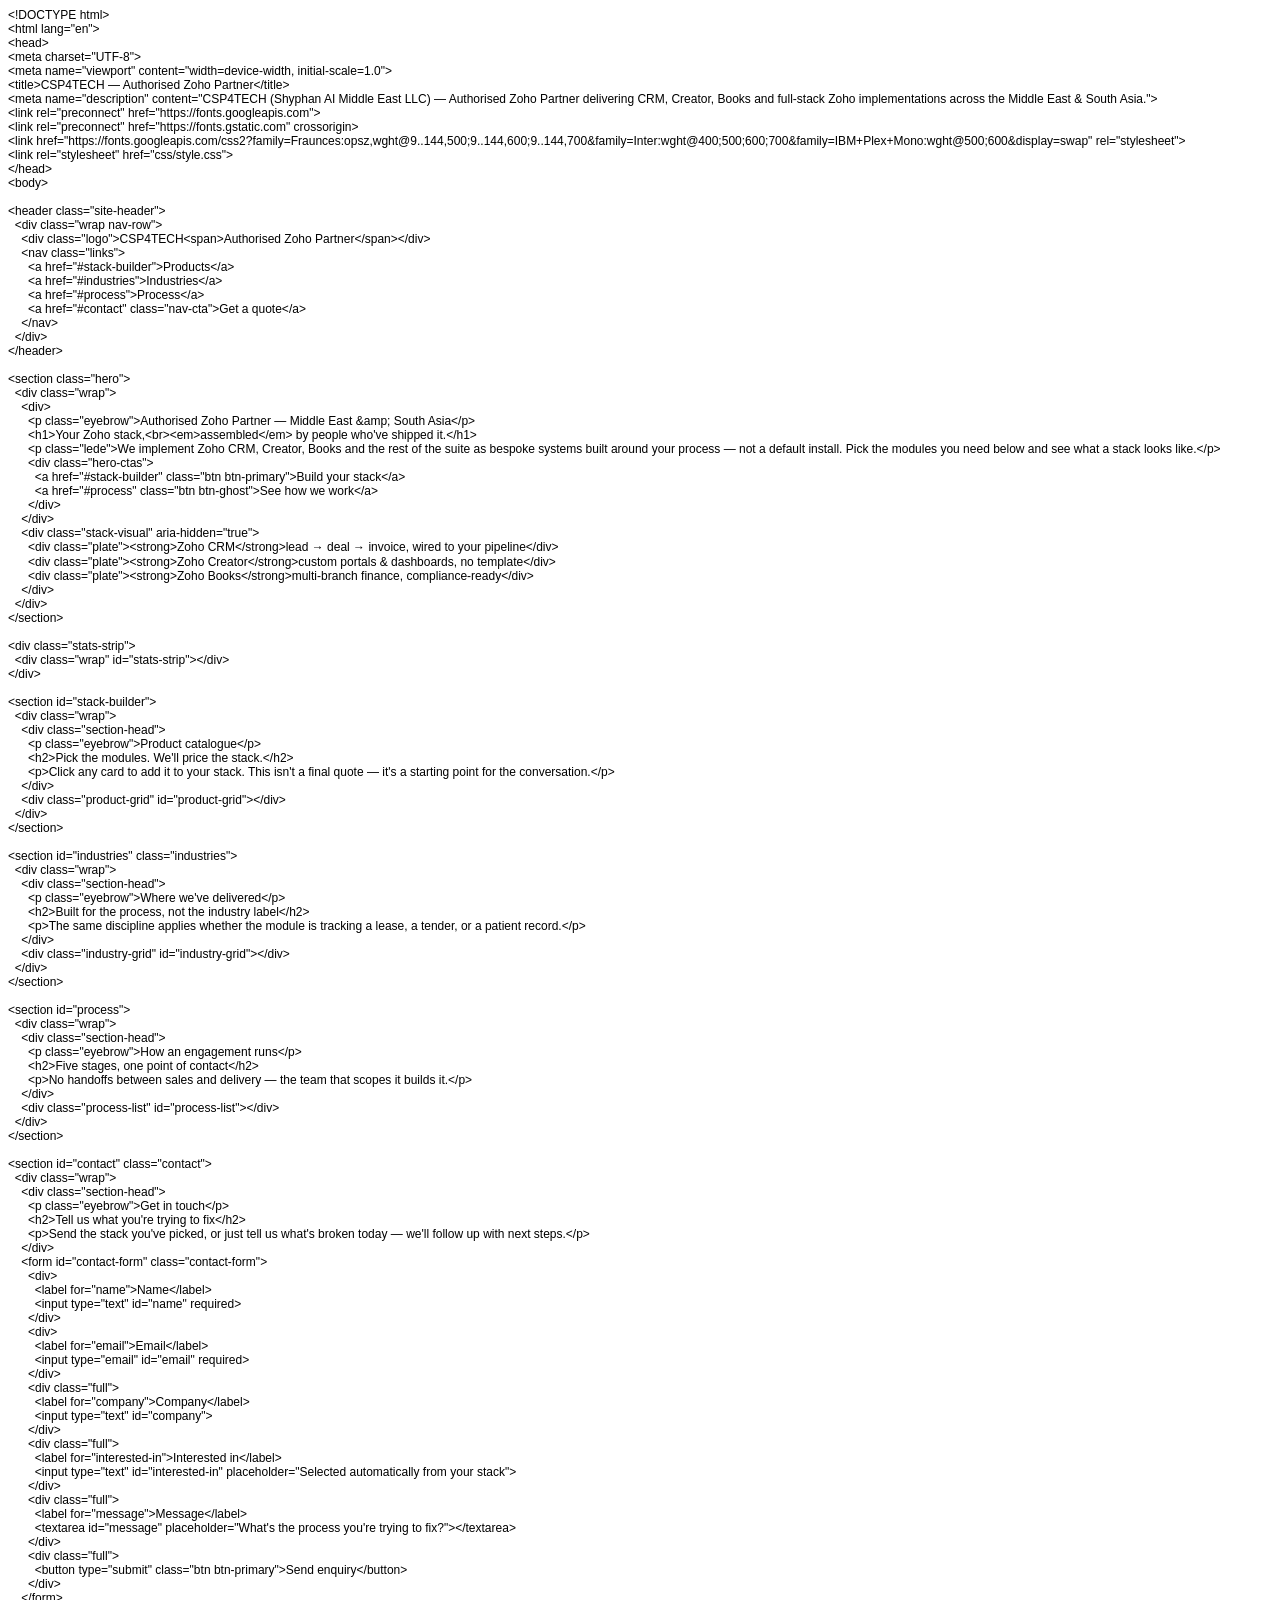
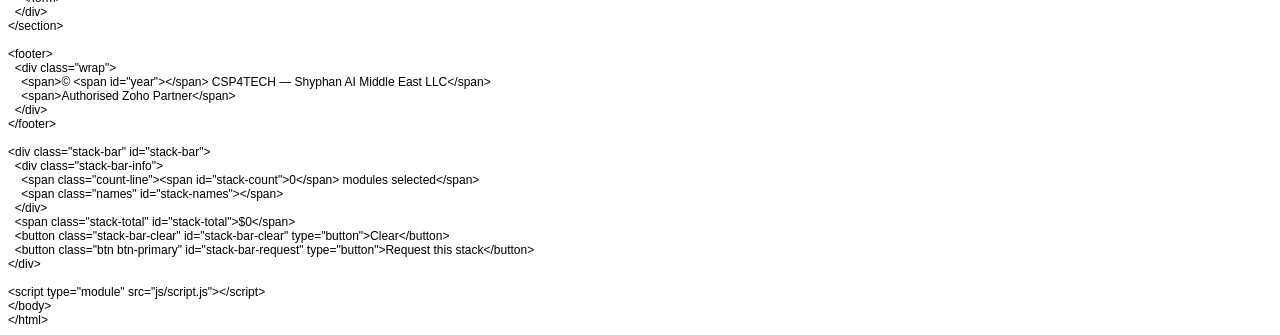
==== index.html @ 4e21a6ba "add content" ====
<!DOCTYPE html PUBLIC "-//W3C//DTD HTML 4.01//EN" "http://www.w3.org/TR/html4/strict.dtd">
<html>
<head>
  <meta http-equiv="Content-Type" content="text/html; charset=utf-8">
  <meta http-equiv="Content-Style-Type" content="text/css">
  <title></title>
  <meta name="Generator" content="Cocoa HTML Writer">
  <meta name="CocoaVersion" content="1561.61">
  <style type="text/css">
    p.p1 {margin: 0.0px 0.0px 0.0px 0.0px; font: 12.0px Helvetica}
    p.p2 {margin: 0.0px 0.0px 0.0px 0.0px; font: 12.0px Helvetica; min-height: 14.0px}
    span.s1 {font: 12.0px 'Lucida Grande'}
  </style>
</head>
<body>
<p class="p1">&lt;!DOCTYPE html&gt;</p>
<p class="p1">&lt;html lang="en"&gt;</p>
<p class="p1">&lt;head&gt;</p>
<p class="p1">&lt;meta charset="UTF-8"&gt;</p>
<p class="p1">&lt;meta name="viewport" content="width=device-width, initial-scale=1.0"&gt;</p>
<p class="p1">&lt;title&gt;CSP4TECH — Authorised Zoho Partner&lt;/title&gt;</p>
<p class="p1">&lt;meta name="description" content="CSP4TECH (Shyphan AI Middle East LLC) — Authorised Zoho Partner delivering CRM, Creator, Books and full-stack Zoho implementations across the Middle East &amp; South Asia."&gt;</p>
<p class="p1">&lt;link rel="preconnect" href="https://fonts.googleapis.com"&gt;</p>
<p class="p1">&lt;link rel="preconnect" href="https://fonts.gstatic.com" crossorigin&gt;</p>
<p class="p1">&lt;link href="https://fonts.googleapis.com/css2?family=Fraunces:opsz,wght@9..144,500;9..144,600;9..144,700&amp;family=Inter:wght@400;500;600;700&amp;family=IBM+Plex+Mono:wght@500;600&amp;display=swap" rel="stylesheet"&gt;</p>
<p class="p1">&lt;link rel="stylesheet" href="css/style.css"&gt;</p>
<p class="p1">&lt;/head&gt;</p>
<p class="p1">&lt;body&gt;</p>
<p class="p2"><br></p>
<p class="p1">&lt;header class="site-header"&gt;</p>
<p class="p1"><span class="Apple-converted-space">  </span>&lt;div class="wrap nav-row"&gt;</p>
<p class="p1"><span class="Apple-converted-space">    </span>&lt;div class="logo"&gt;CSP4TECH&lt;span&gt;Authorised Zoho Partner&lt;/span&gt;&lt;/div&gt;</p>
<p class="p1"><span class="Apple-converted-space">    </span>&lt;nav class="links"&gt;</p>
<p class="p1"><span class="Apple-converted-space">      </span>&lt;a href="#stack-builder"&gt;Products&lt;/a&gt;</p>
<p class="p1"><span class="Apple-converted-space">      </span>&lt;a href="#industries"&gt;Industries&lt;/a&gt;</p>
<p class="p1"><span class="Apple-converted-space">      </span>&lt;a href="#process"&gt;Process&lt;/a&gt;</p>
<p class="p1"><span class="Apple-converted-space">      </span>&lt;a href="#contact" class="nav-cta"&gt;Get a quote&lt;/a&gt;</p>
<p class="p1"><span class="Apple-converted-space">    </span>&lt;/nav&gt;</p>
<p class="p1"><span class="Apple-converted-space">  </span>&lt;/div&gt;</p>
<p class="p1">&lt;/header&gt;</p>
<p class="p2"><br></p>
<p class="p1">&lt;section class="hero"&gt;</p>
<p class="p1"><span class="Apple-converted-space">  </span>&lt;div class="wrap"&gt;</p>
<p class="p1"><span class="Apple-converted-space">    </span>&lt;div&gt;</p>
<p class="p1"><span class="Apple-converted-space">      </span>&lt;p class="eyebrow"&gt;Authorised Zoho Partner — Middle East &amp;amp; South Asia&lt;/p&gt;</p>
<p class="p1"><span class="Apple-converted-space">      </span>&lt;h1&gt;Your Zoho stack,&lt;br&gt;&lt;em&gt;assembled&lt;/em&gt; by people who've shipped it.&lt;/h1&gt;</p>
<p class="p1"><span class="Apple-converted-space">      </span>&lt;p class="lede"&gt;We implement Zoho CRM, Creator, Books and the rest of the suite as bespoke systems built around your process — not a default install. Pick the modules you need below and see what a stack looks like.&lt;/p&gt;</p>
<p class="p1"><span class="Apple-converted-space">      </span>&lt;div class="hero-ctas"&gt;</p>
<p class="p1"><span class="Apple-converted-space">        </span>&lt;a href="#stack-builder" class="btn btn-primary"&gt;Build your stack&lt;/a&gt;</p>
<p class="p1"><span class="Apple-converted-space">        </span>&lt;a href="#process" class="btn btn-ghost"&gt;See how we work&lt;/a&gt;</p>
<p class="p1"><span class="Apple-converted-space">      </span>&lt;/div&gt;</p>
<p class="p1"><span class="Apple-converted-space">    </span>&lt;/div&gt;</p>
<p class="p1"><span class="Apple-converted-space">    </span>&lt;div class="stack-visual" aria-hidden="true"&gt;</p>
<p class="p1"><span class="Apple-converted-space">      </span>&lt;div class="plate"&gt;&lt;strong&gt;Zoho CRM&lt;/strong&gt;lead <span class="s1">→</span> deal <span class="s1">→</span> invoice, wired to your pipeline&lt;/div&gt;</p>
<p class="p1"><span class="Apple-converted-space">      </span>&lt;div class="plate"&gt;&lt;strong&gt;Zoho Creator&lt;/strong&gt;custom portals &amp; dashboards, no template&lt;/div&gt;</p>
<p class="p1"><span class="Apple-converted-space">      </span>&lt;div class="plate"&gt;&lt;strong&gt;Zoho Books&lt;/strong&gt;multi-branch finance, compliance-ready&lt;/div&gt;</p>
<p class="p1"><span class="Apple-converted-space">    </span>&lt;/div&gt;</p>
<p class="p1"><span class="Apple-converted-space">  </span>&lt;/div&gt;</p>
<p class="p1">&lt;/section&gt;</p>
<p class="p2"><br></p>
<p class="p1">&lt;div class="stats-strip"&gt;</p>
<p class="p1"><span class="Apple-converted-space">  </span>&lt;div class="wrap" id="stats-strip"&gt;&lt;/div&gt;</p>
<p class="p1">&lt;/div&gt;</p>
<p class="p2"><br></p>
<p class="p1">&lt;section id="stack-builder"&gt;</p>
<p class="p1"><span class="Apple-converted-space">  </span>&lt;div class="wrap"&gt;</p>
<p class="p1"><span class="Apple-converted-space">    </span>&lt;div class="section-head"&gt;</p>
<p class="p1"><span class="Apple-converted-space">      </span>&lt;p class="eyebrow"&gt;Product catalogue&lt;/p&gt;</p>
<p class="p1"><span class="Apple-converted-space">      </span>&lt;h2&gt;Pick the modules. We'll price the stack.&lt;/h2&gt;</p>
<p class="p1"><span class="Apple-converted-space">      </span>&lt;p&gt;Click any card to add it to your stack. This isn't a final quote — it's a starting point for the conversation.&lt;/p&gt;</p>
<p class="p1"><span class="Apple-converted-space">    </span>&lt;/div&gt;</p>
<p class="p1"><span class="Apple-converted-space">    </span>&lt;div class="product-grid" id="product-grid"&gt;&lt;/div&gt;</p>
<p class="p1"><span class="Apple-converted-space">  </span>&lt;/div&gt;</p>
<p class="p1">&lt;/section&gt;</p>
<p class="p2"><br></p>
<p class="p1">&lt;section id="industries" class="industries"&gt;</p>
<p class="p1"><span class="Apple-converted-space">  </span>&lt;div class="wrap"&gt;</p>
<p class="p1"><span class="Apple-converted-space">    </span>&lt;div class="section-head"&gt;</p>
<p class="p1"><span class="Apple-converted-space">      </span>&lt;p class="eyebrow"&gt;Where we've delivered&lt;/p&gt;</p>
<p class="p1"><span class="Apple-converted-space">      </span>&lt;h2&gt;Built for the process, not the industry label&lt;/h2&gt;</p>
<p class="p1"><span class="Apple-converted-space">      </span>&lt;p&gt;The same discipline applies whether the module is tracking a lease, a tender, or a patient record.&lt;/p&gt;</p>
<p class="p1"><span class="Apple-converted-space">    </span>&lt;/div&gt;</p>
<p class="p1"><span class="Apple-converted-space">    </span>&lt;div class="industry-grid" id="industry-grid"&gt;&lt;/div&gt;</p>
<p class="p1"><span class="Apple-converted-space">  </span>&lt;/div&gt;</p>
<p class="p1">&lt;/section&gt;</p>
<p class="p2"><br></p>
<p class="p1">&lt;section id="process"&gt;</p>
<p class="p1"><span class="Apple-converted-space">  </span>&lt;div class="wrap"&gt;</p>
<p class="p1"><span class="Apple-converted-space">    </span>&lt;div class="section-head"&gt;</p>
<p class="p1"><span class="Apple-converted-space">      </span>&lt;p class="eyebrow"&gt;How an engagement runs&lt;/p&gt;</p>
<p class="p1"><span class="Apple-converted-space">      </span>&lt;h2&gt;Five stages, one point of contact&lt;/h2&gt;</p>
<p class="p1"><span class="Apple-converted-space">      </span>&lt;p&gt;No handoffs between sales and delivery — the team that scopes it builds it.&lt;/p&gt;</p>
<p class="p1"><span class="Apple-converted-space">    </span>&lt;/div&gt;</p>
<p class="p1"><span class="Apple-converted-space">    </span>&lt;div class="process-list" id="process-list"&gt;&lt;/div&gt;</p>
<p class="p1"><span class="Apple-converted-space">  </span>&lt;/div&gt;</p>
<p class="p1">&lt;/section&gt;</p>
<p class="p2"><br></p>
<p class="p1">&lt;section id="contact" class="contact"&gt;</p>
<p class="p1"><span class="Apple-converted-space">  </span>&lt;div class="wrap"&gt;</p>
<p class="p1"><span class="Apple-converted-space">    </span>&lt;div class="section-head"&gt;</p>
<p class="p1"><span class="Apple-converted-space">      </span>&lt;p class="eyebrow"&gt;Get in touch&lt;/p&gt;</p>
<p class="p1"><span class="Apple-converted-space">      </span>&lt;h2&gt;Tell us what you're trying to fix&lt;/h2&gt;</p>
<p class="p1"><span class="Apple-converted-space">      </span>&lt;p&gt;Send the stack you've picked, or just tell us what's broken today — we'll follow up with next steps.&lt;/p&gt;</p>
<p class="p1"><span class="Apple-converted-space">    </span>&lt;/div&gt;</p>
<p class="p1"><span class="Apple-converted-space">    </span>&lt;form id="contact-form" class="contact-form"&gt;</p>
<p class="p1"><span class="Apple-converted-space">      </span>&lt;div&gt;</p>
<p class="p1"><span class="Apple-converted-space">        </span>&lt;label for="name"&gt;Name&lt;/label&gt;</p>
<p class="p1"><span class="Apple-converted-space">        </span>&lt;input type="text" id="name" required&gt;</p>
<p class="p1"><span class="Apple-converted-space">      </span>&lt;/div&gt;</p>
<p class="p1"><span class="Apple-converted-space">      </span>&lt;div&gt;</p>
<p class="p1"><span class="Apple-converted-space">        </span>&lt;label for="email"&gt;Email&lt;/label&gt;</p>
<p class="p1"><span class="Apple-converted-space">        </span>&lt;input type="email" id="email" required&gt;</p>
<p class="p1"><span class="Apple-converted-space">      </span>&lt;/div&gt;</p>
<p class="p1"><span class="Apple-converted-space">      </span>&lt;div class="full"&gt;</p>
<p class="p1"><span class="Apple-converted-space">        </span>&lt;label for="company"&gt;Company&lt;/label&gt;</p>
<p class="p1"><span class="Apple-converted-space">        </span>&lt;input type="text" id="company"&gt;</p>
<p class="p1"><span class="Apple-converted-space">      </span>&lt;/div&gt;</p>
<p class="p1"><span class="Apple-converted-space">      </span>&lt;div class="full"&gt;</p>
<p class="p1"><span class="Apple-converted-space">        </span>&lt;label for="interested-in"&gt;Interested in&lt;/label&gt;</p>
<p class="p1"><span class="Apple-converted-space">        </span>&lt;input type="text" id="interested-in" placeholder="Selected automatically from your stack"&gt;</p>
<p class="p1"><span class="Apple-converted-space">      </span>&lt;/div&gt;</p>
<p class="p1"><span class="Apple-converted-space">      </span>&lt;div class="full"&gt;</p>
<p class="p1"><span class="Apple-converted-space">        </span>&lt;label for="message"&gt;Message&lt;/label&gt;</p>
<p class="p1"><span class="Apple-converted-space">        </span>&lt;textarea id="message" placeholder="What's the process you're trying to fix?"&gt;&lt;/textarea&gt;</p>
<p class="p1"><span class="Apple-converted-space">      </span>&lt;/div&gt;</p>
<p class="p1"><span class="Apple-converted-space">      </span>&lt;div class="full"&gt;</p>
<p class="p1"><span class="Apple-converted-space">        </span>&lt;button type="submit" class="btn btn-primary"&gt;Send enquiry&lt;/button&gt;</p>
<p class="p1"><span class="Apple-converted-space">      </span>&lt;/div&gt;</p>
<p class="p1"><span class="Apple-converted-space">    </span>&lt;/form&gt;</p>
<p class="p1"><span class="Apple-converted-space">  </span>&lt;/div&gt;</p>
<p class="p1">&lt;/section&gt;</p>
<p class="p2"><br></p>
<p class="p1">&lt;footer&gt;</p>
<p class="p1"><span class="Apple-converted-space">  </span>&lt;div class="wrap"&gt;</p>
<p class="p1"><span class="Apple-converted-space">    </span>&lt;span&gt;© &lt;span id="year"&gt;&lt;/span&gt; CSP4TECH — Shyphan AI Middle East LLC&lt;/span&gt;</p>
<p class="p1"><span class="Apple-converted-space">    </span>&lt;span&gt;Authorised Zoho Partner&lt;/span&gt;</p>
<p class="p1"><span class="Apple-converted-space">  </span>&lt;/div&gt;</p>
<p class="p1">&lt;/footer&gt;</p>
<p class="p2"><br></p>
<p class="p1">&lt;div class="stack-bar" id="stack-bar"&gt;</p>
<p class="p1"><span class="Apple-converted-space">  </span>&lt;div class="stack-bar-info"&gt;</p>
<p class="p1"><span class="Apple-converted-space">    </span>&lt;span class="count-line"&gt;&lt;span id="stack-count"&gt;0&lt;/span&gt; modules selected&lt;/span&gt;</p>
<p class="p1"><span class="Apple-converted-space">    </span>&lt;span class="names" id="stack-names"&gt;&lt;/span&gt;</p>
<p class="p1"><span class="Apple-converted-space">  </span>&lt;/div&gt;</p>
<p class="p1"><span class="Apple-converted-space">  </span>&lt;span class="stack-total" id="stack-total"&gt;$0&lt;/span&gt;</p>
<p class="p1"><span class="Apple-converted-space">  </span>&lt;button class="stack-bar-clear" id="stack-bar-clear" type="button"&gt;Clear&lt;/button&gt;</p>
<p class="p1"><span class="Apple-converted-space">  </span>&lt;button class="btn btn-primary" id="stack-bar-request" type="button"&gt;Request this stack&lt;/button&gt;</p>
<p class="p1">&lt;/div&gt;</p>
<p class="p2"><br></p>
<p class="p1">&lt;script type="module" src="js/script.js"&gt;&lt;/script&gt;</p>
<p class="p1">&lt;/body&gt;</p>
<p class="p1">&lt;/html&gt;</p>
</body>
</html>
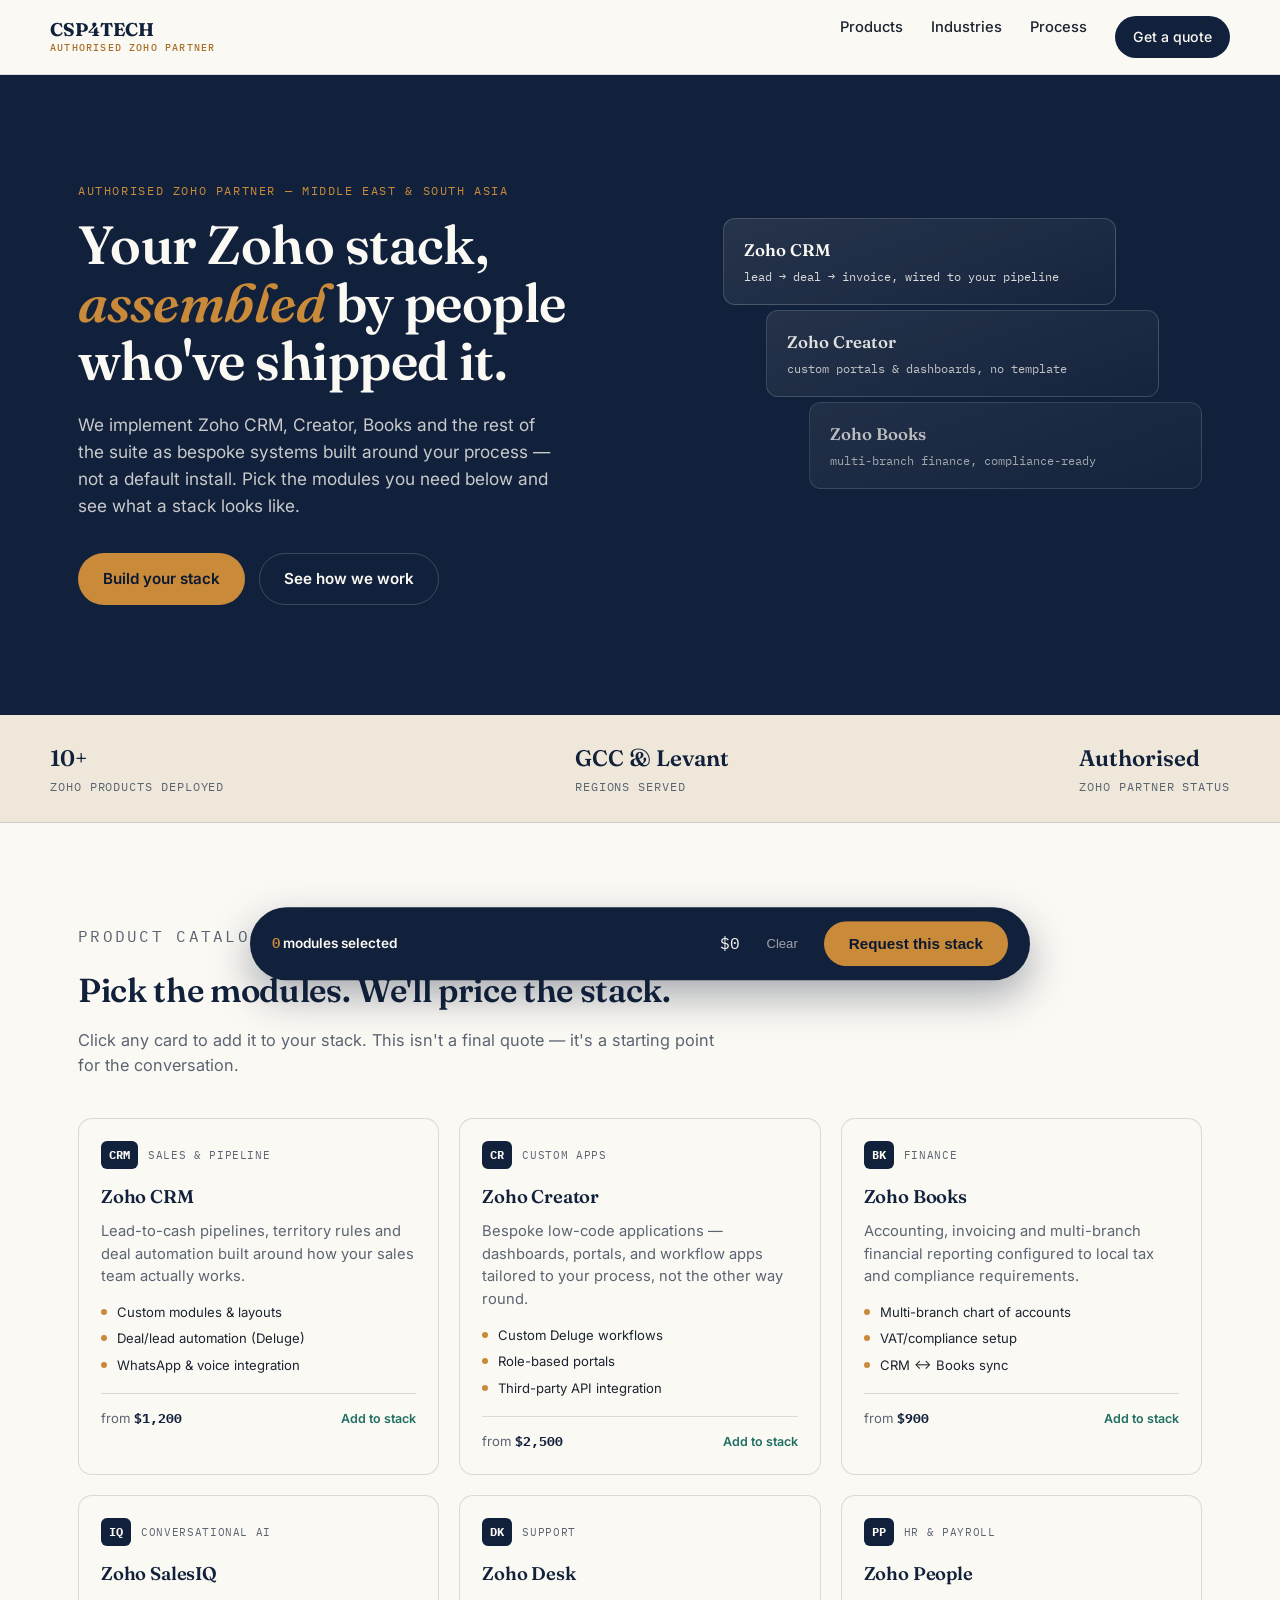
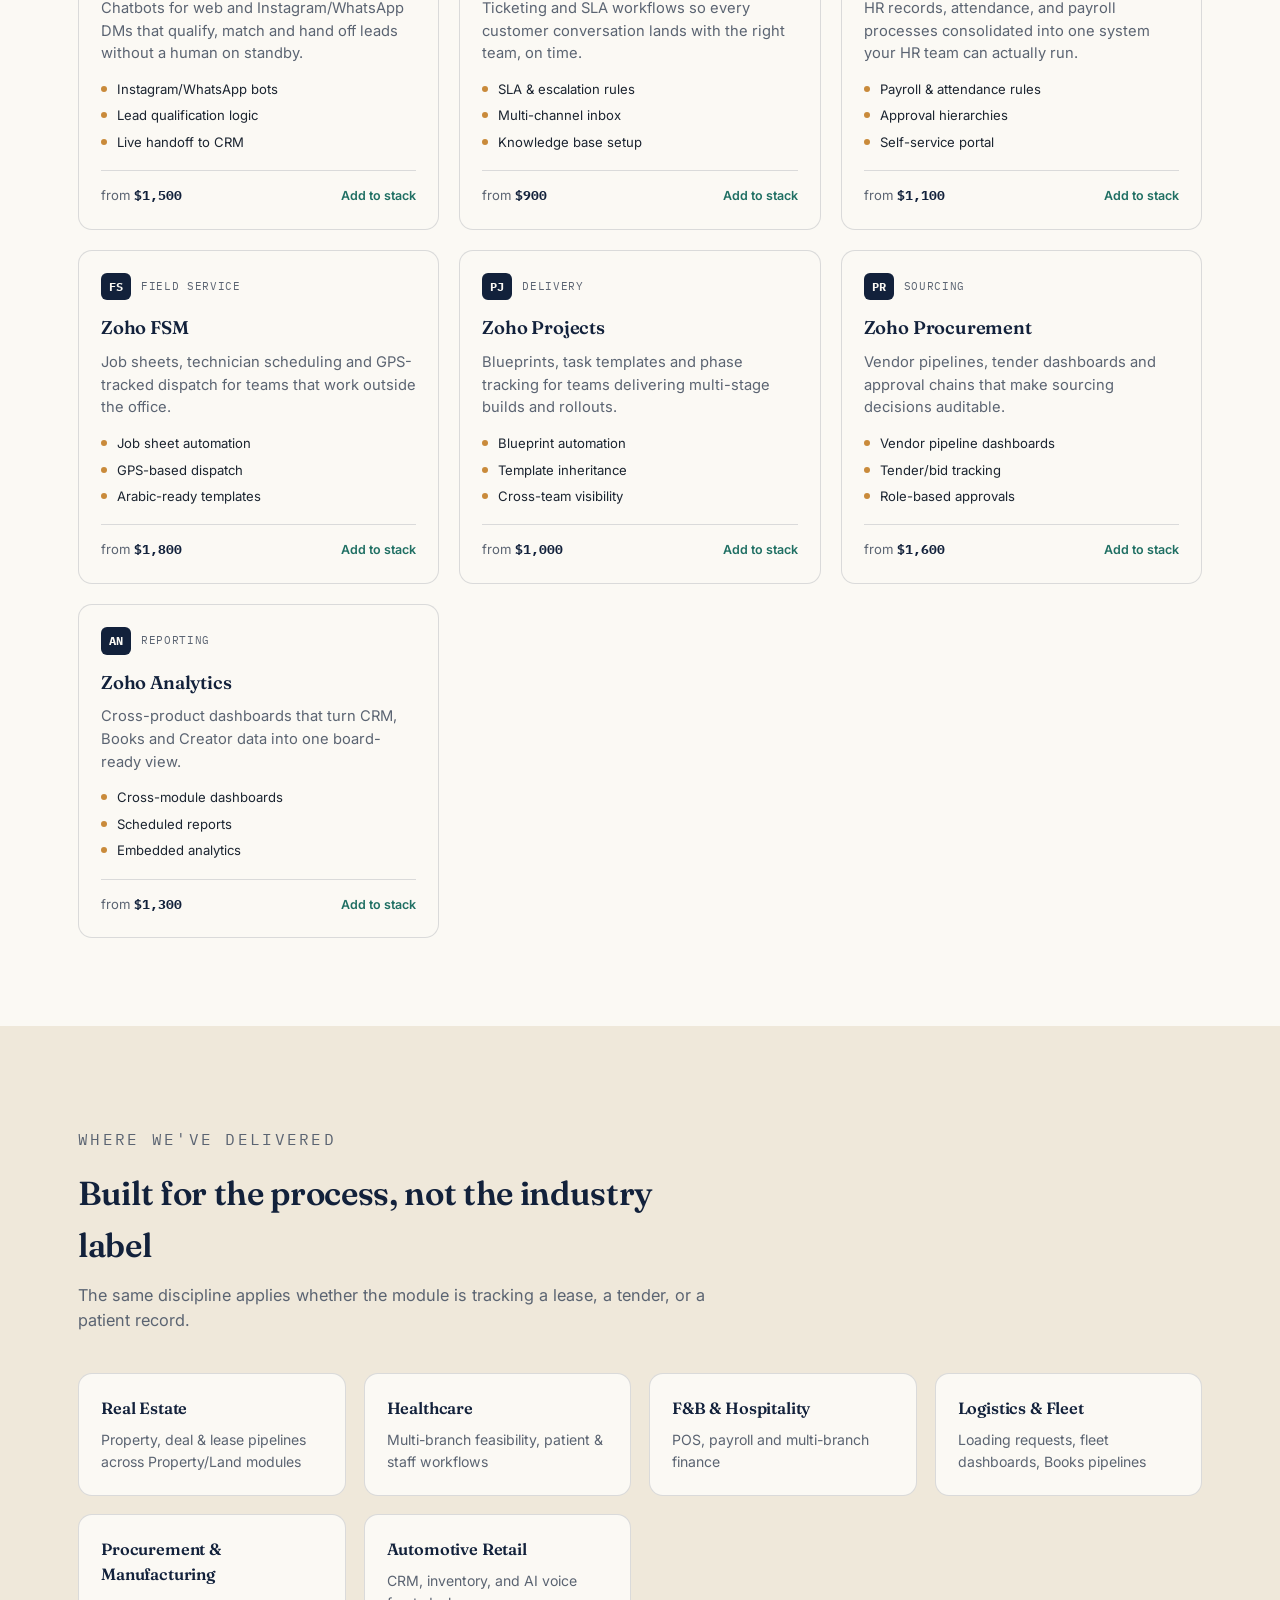
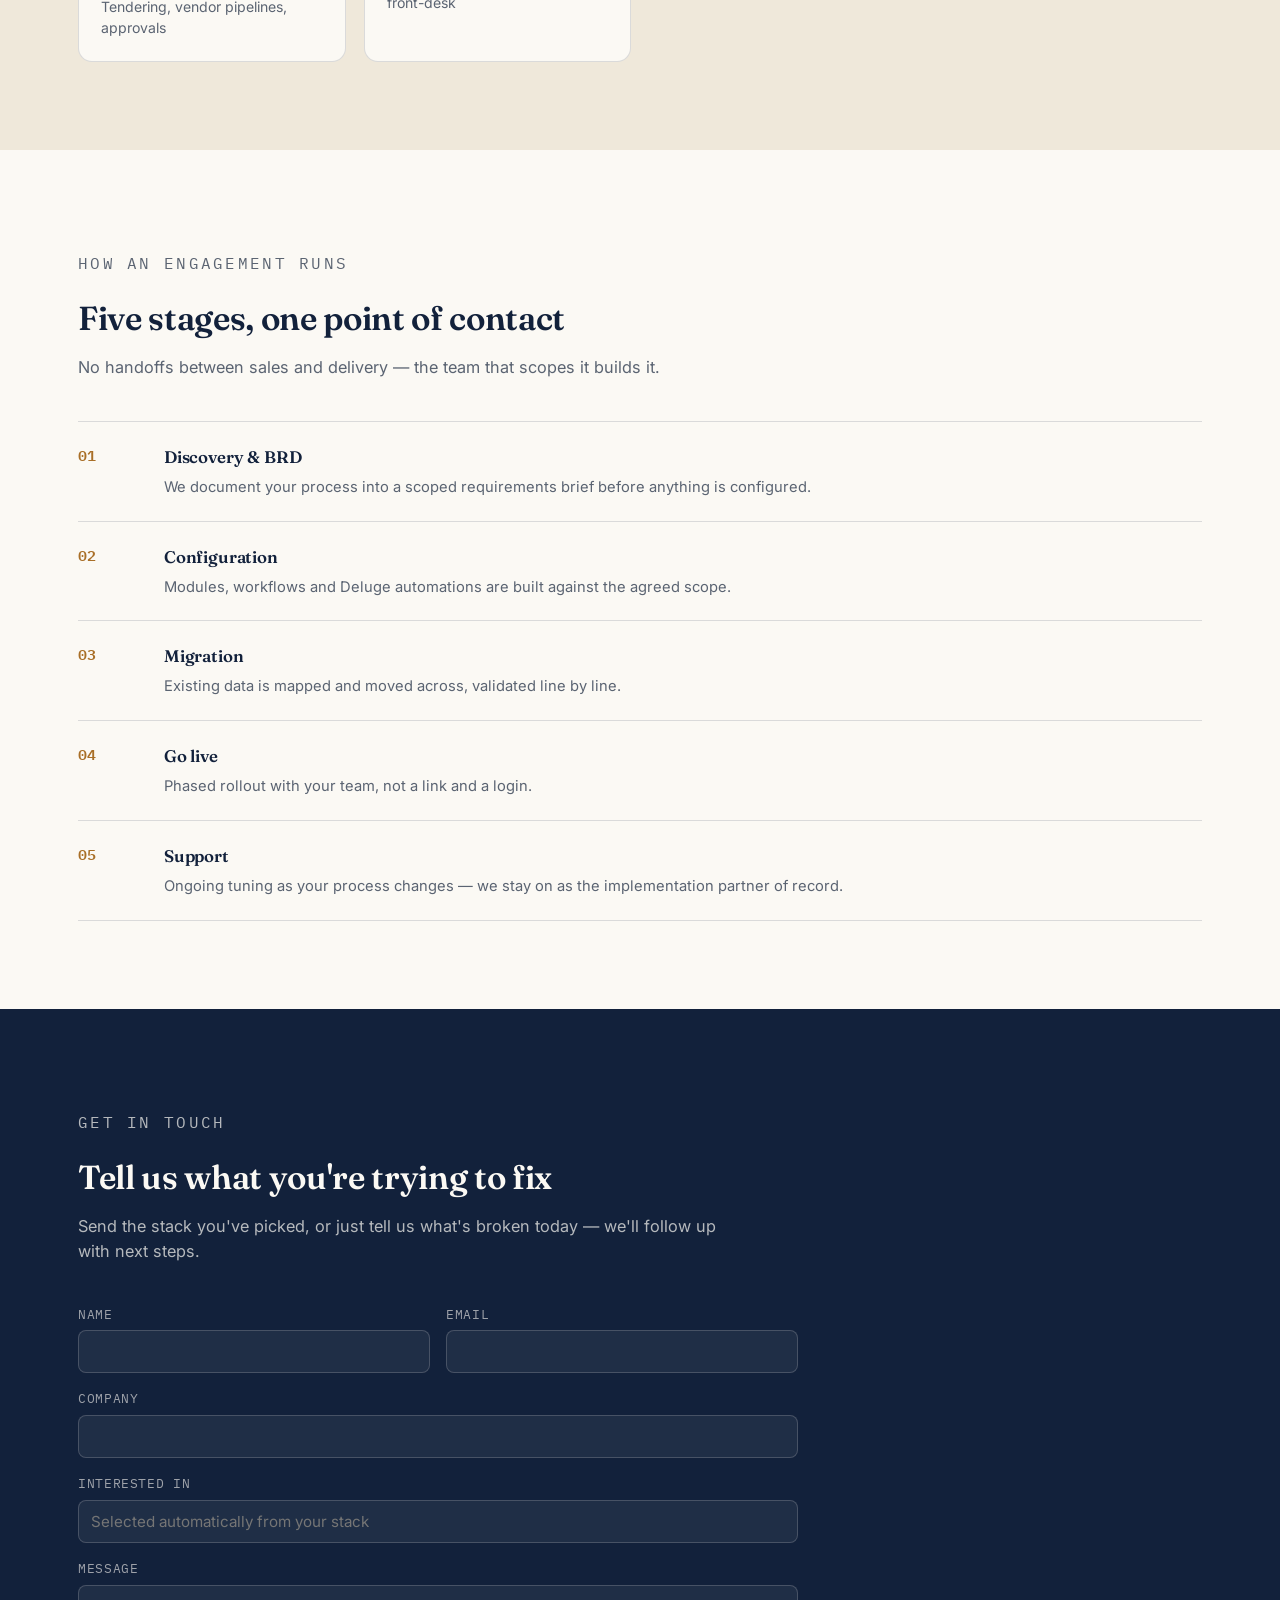
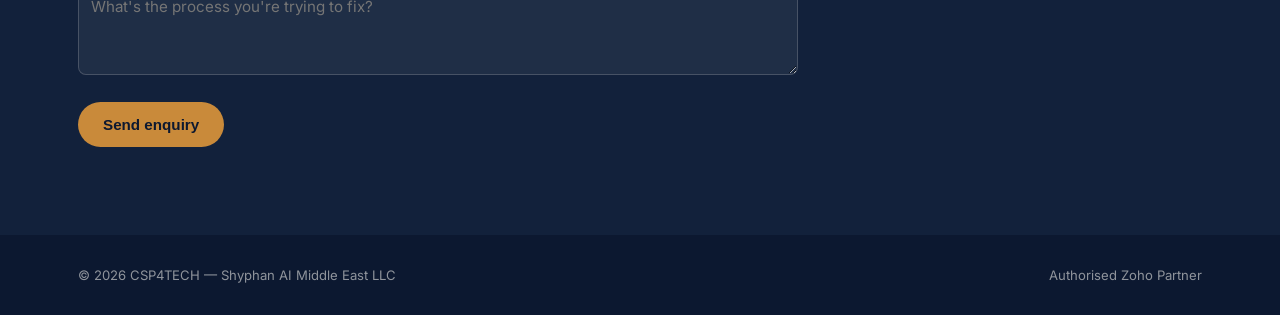
==== commit 085b00e7: "add content" ====
--- a/index.html
+++ b/index.html
@@ -1,154 +1,137 @@
-<!DOCTYPE html PUBLIC "-//W3C//DTD HTML 4.01//EN" "http://www.w3.org/TR/html4/strict.dtd">
-<html>
+<!DOCTYPE html>
+<html lang="en">
 <head>
-  <meta http-equiv="Content-Type" content="text/html; charset=utf-8">
-  <meta http-equiv="Content-Style-Type" content="text/css">
-  <title></title>
-  <meta name="Generator" content="Cocoa HTML Writer">
-  <meta name="CocoaVersion" content="1561.61">
-  <style type="text/css">
-    p.p1 {margin: 0.0px 0.0px 0.0px 0.0px; font: 12.0px Helvetica}
-    p.p2 {margin: 0.0px 0.0px 0.0px 0.0px; font: 12.0px Helvetica; min-height: 14.0px}
-    span.s1 {font: 12.0px 'Lucida Grande'}
-  </style>
+<meta charset="UTF-8">
+<meta name="viewport" content="width=device-width, initial-scale=1.0">
+<title>CSP4TECH — Authorised Zoho Partner</title>
+<meta name="description" content="CSP4TECH (Shyphan AI Middle East LLC) — Authorised Zoho Partner delivering CRM, Creator, Books and full-stack Zoho implementations across the Middle East & South Asia.">
+<link rel="preconnect" href="https://fonts.googleapis.com">
+<link rel="preconnect" href="https://fonts.gstatic.com" crossorigin>
+<link href="https://fonts.googleapis.com/css2?family=Fraunces:opsz,wght@9..144,500;9..144,600;9..144,700&family=Inter:wght@400;500;600;700&family=IBM+Plex+Mono:wght@500;600&display=swap" rel="stylesheet">
+<link rel="stylesheet" href="css/style.css">
 </head>
 <body>
-<p class="p1">&lt;!DOCTYPE html&gt;</p>
-<p class="p1">&lt;html lang="en"&gt;</p>
-<p class="p1">&lt;head&gt;</p>
-<p class="p1">&lt;meta charset="UTF-8"&gt;</p>
-<p class="p1">&lt;meta name="viewport" content="width=device-width, initial-scale=1.0"&gt;</p>
-<p class="p1">&lt;title&gt;CSP4TECH — Authorised Zoho Partner&lt;/title&gt;</p>
-<p class="p1">&lt;meta name="description" content="CSP4TECH (Shyphan AI Middle East LLC) — Authorised Zoho Partner delivering CRM, Creator, Books and full-stack Zoho implementations across the Middle East &amp; South Asia."&gt;</p>
-<p class="p1">&lt;link rel="preconnect" href="https://fonts.googleapis.com"&gt;</p>
-<p class="p1">&lt;link rel="preconnect" href="https://fonts.gstatic.com" crossorigin&gt;</p>
-<p class="p1">&lt;link href="https://fonts.googleapis.com/css2?family=Fraunces:opsz,wght@9..144,500;9..144,600;9..144,700&amp;family=Inter:wght@400;500;600;700&amp;family=IBM+Plex+Mono:wght@500;600&amp;display=swap" rel="stylesheet"&gt;</p>
-<p class="p1">&lt;link rel="stylesheet" href="css/style.css"&gt;</p>
-<p class="p1">&lt;/head&gt;</p>
-<p class="p1">&lt;body&gt;</p>
-<p class="p2"><br></p>
-<p class="p1">&lt;header class="site-header"&gt;</p>
-<p class="p1"><span class="Apple-converted-space">  </span>&lt;div class="wrap nav-row"&gt;</p>
-<p class="p1"><span class="Apple-converted-space">    </span>&lt;div class="logo"&gt;CSP4TECH&lt;span&gt;Authorised Zoho Partner&lt;/span&gt;&lt;/div&gt;</p>
-<p class="p1"><span class="Apple-converted-space">    </span>&lt;nav class="links"&gt;</p>
-<p class="p1"><span class="Apple-converted-space">      </span>&lt;a href="#stack-builder"&gt;Products&lt;/a&gt;</p>
-<p class="p1"><span class="Apple-converted-space">      </span>&lt;a href="#industries"&gt;Industries&lt;/a&gt;</p>
-<p class="p1"><span class="Apple-converted-space">      </span>&lt;a href="#process"&gt;Process&lt;/a&gt;</p>
-<p class="p1"><span class="Apple-converted-space">      </span>&lt;a href="#contact" class="nav-cta"&gt;Get a quote&lt;/a&gt;</p>
-<p class="p1"><span class="Apple-converted-space">    </span>&lt;/nav&gt;</p>
-<p class="p1"><span class="Apple-converted-space">  </span>&lt;/div&gt;</p>
-<p class="p1">&lt;/header&gt;</p>
-<p class="p2"><br></p>
-<p class="p1">&lt;section class="hero"&gt;</p>
-<p class="p1"><span class="Apple-converted-space">  </span>&lt;div class="wrap"&gt;</p>
-<p class="p1"><span class="Apple-converted-space">    </span>&lt;div&gt;</p>
-<p class="p1"><span class="Apple-converted-space">      </span>&lt;p class="eyebrow"&gt;Authorised Zoho Partner — Middle East &amp;amp; South Asia&lt;/p&gt;</p>
-<p class="p1"><span class="Apple-converted-space">      </span>&lt;h1&gt;Your Zoho stack,&lt;br&gt;&lt;em&gt;assembled&lt;/em&gt; by people who've shipped it.&lt;/h1&gt;</p>
-<p class="p1"><span class="Apple-converted-space">      </span>&lt;p class="lede"&gt;We implement Zoho CRM, Creator, Books and the rest of the suite as bespoke systems built around your process — not a default install. Pick the modules you need below and see what a stack looks like.&lt;/p&gt;</p>
-<p class="p1"><span class="Apple-converted-space">      </span>&lt;div class="hero-ctas"&gt;</p>
-<p class="p1"><span class="Apple-converted-space">        </span>&lt;a href="#stack-builder" class="btn btn-primary"&gt;Build your stack&lt;/a&gt;</p>
-<p class="p1"><span class="Apple-converted-space">        </span>&lt;a href="#process" class="btn btn-ghost"&gt;See how we work&lt;/a&gt;</p>
-<p class="p1"><span class="Apple-converted-space">      </span>&lt;/div&gt;</p>
-<p class="p1"><span class="Apple-converted-space">    </span>&lt;/div&gt;</p>
-<p class="p1"><span class="Apple-converted-space">    </span>&lt;div class="stack-visual" aria-hidden="true"&gt;</p>
-<p class="p1"><span class="Apple-converted-space">      </span>&lt;div class="plate"&gt;&lt;strong&gt;Zoho CRM&lt;/strong&gt;lead <span class="s1">→</span> deal <span class="s1">→</span> invoice, wired to your pipeline&lt;/div&gt;</p>
-<p class="p1"><span class="Apple-converted-space">      </span>&lt;div class="plate"&gt;&lt;strong&gt;Zoho Creator&lt;/strong&gt;custom portals &amp; dashboards, no template&lt;/div&gt;</p>
-<p class="p1"><span class="Apple-converted-space">      </span>&lt;div class="plate"&gt;&lt;strong&gt;Zoho Books&lt;/strong&gt;multi-branch finance, compliance-ready&lt;/div&gt;</p>
-<p class="p1"><span class="Apple-converted-space">    </span>&lt;/div&gt;</p>
-<p class="p1"><span class="Apple-converted-space">  </span>&lt;/div&gt;</p>
-<p class="p1">&lt;/section&gt;</p>
-<p class="p2"><br></p>
-<p class="p1">&lt;div class="stats-strip"&gt;</p>
-<p class="p1"><span class="Apple-converted-space">  </span>&lt;div class="wrap" id="stats-strip"&gt;&lt;/div&gt;</p>
-<p class="p1">&lt;/div&gt;</p>
-<p class="p2"><br></p>
-<p class="p1">&lt;section id="stack-builder"&gt;</p>
-<p class="p1"><span class="Apple-converted-space">  </span>&lt;div class="wrap"&gt;</p>
-<p class="p1"><span class="Apple-converted-space">    </span>&lt;div class="section-head"&gt;</p>
-<p class="p1"><span class="Apple-converted-space">      </span>&lt;p class="eyebrow"&gt;Product catalogue&lt;/p&gt;</p>
-<p class="p1"><span class="Apple-converted-space">      </span>&lt;h2&gt;Pick the modules. We'll price the stack.&lt;/h2&gt;</p>
-<p class="p1"><span class="Apple-converted-space">      </span>&lt;p&gt;Click any card to add it to your stack. This isn't a final quote — it's a starting point for the conversation.&lt;/p&gt;</p>
-<p class="p1"><span class="Apple-converted-space">    </span>&lt;/div&gt;</p>
-<p class="p1"><span class="Apple-converted-space">    </span>&lt;div class="product-grid" id="product-grid"&gt;&lt;/div&gt;</p>
-<p class="p1"><span class="Apple-converted-space">  </span>&lt;/div&gt;</p>
-<p class="p1">&lt;/section&gt;</p>
-<p class="p2"><br></p>
-<p class="p1">&lt;section id="industries" class="industries"&gt;</p>
-<p class="p1"><span class="Apple-converted-space">  </span>&lt;div class="wrap"&gt;</p>
-<p class="p1"><span class="Apple-converted-space">    </span>&lt;div class="section-head"&gt;</p>
-<p class="p1"><span class="Apple-converted-space">      </span>&lt;p class="eyebrow"&gt;Where we've delivered&lt;/p&gt;</p>
-<p class="p1"><span class="Apple-converted-space">      </span>&lt;h2&gt;Built for the process, not the industry label&lt;/h2&gt;</p>
-<p class="p1"><span class="Apple-converted-space">      </span>&lt;p&gt;The same discipline applies whether the module is tracking a lease, a tender, or a patient record.&lt;/p&gt;</p>
-<p class="p1"><span class="Apple-converted-space">    </span>&lt;/div&gt;</p>
-<p class="p1"><span class="Apple-converted-space">    </span>&lt;div class="industry-grid" id="industry-grid"&gt;&lt;/div&gt;</p>
-<p class="p1"><span class="Apple-converted-space">  </span>&lt;/div&gt;</p>
-<p class="p1">&lt;/section&gt;</p>
-<p class="p2"><br></p>
-<p class="p1">&lt;section id="process"&gt;</p>
-<p class="p1"><span class="Apple-converted-space">  </span>&lt;div class="wrap"&gt;</p>
-<p class="p1"><span class="Apple-converted-space">    </span>&lt;div class="section-head"&gt;</p>
-<p class="p1"><span class="Apple-converted-space">      </span>&lt;p class="eyebrow"&gt;How an engagement runs&lt;/p&gt;</p>
-<p class="p1"><span class="Apple-converted-space">      </span>&lt;h2&gt;Five stages, one point of contact&lt;/h2&gt;</p>
-<p class="p1"><span class="Apple-converted-space">      </span>&lt;p&gt;No handoffs between sales and delivery — the team that scopes it builds it.&lt;/p&gt;</p>
-<p class="p1"><span class="Apple-converted-space">    </span>&lt;/div&gt;</p>
-<p class="p1"><span class="Apple-converted-space">    </span>&lt;div class="process-list" id="process-list"&gt;&lt;/div&gt;</p>
-<p class="p1"><span class="Apple-converted-space">  </span>&lt;/div&gt;</p>
-<p class="p1">&lt;/section&gt;</p>
-<p class="p2"><br></p>
-<p class="p1">&lt;section id="contact" class="contact"&gt;</p>
-<p class="p1"><span class="Apple-converted-space">  </span>&lt;div class="wrap"&gt;</p>
-<p class="p1"><span class="Apple-converted-space">    </span>&lt;div class="section-head"&gt;</p>
-<p class="p1"><span class="Apple-converted-space">      </span>&lt;p class="eyebrow"&gt;Get in touch&lt;/p&gt;</p>
-<p class="p1"><span class="Apple-converted-space">      </span>&lt;h2&gt;Tell us what you're trying to fix&lt;/h2&gt;</p>
-<p class="p1"><span class="Apple-converted-space">      </span>&lt;p&gt;Send the stack you've picked, or just tell us what's broken today — we'll follow up with next steps.&lt;/p&gt;</p>
-<p class="p1"><span class="Apple-converted-space">    </span>&lt;/div&gt;</p>
-<p class="p1"><span class="Apple-converted-space">    </span>&lt;form id="contact-form" class="contact-form"&gt;</p>
-<p class="p1"><span class="Apple-converted-space">      </span>&lt;div&gt;</p>
-<p class="p1"><span class="Apple-converted-space">        </span>&lt;label for="name"&gt;Name&lt;/label&gt;</p>
-<p class="p1"><span class="Apple-converted-space">        </span>&lt;input type="text" id="name" required&gt;</p>
-<p class="p1"><span class="Apple-converted-space">      </span>&lt;/div&gt;</p>
-<p class="p1"><span class="Apple-converted-space">      </span>&lt;div&gt;</p>
-<p class="p1"><span class="Apple-converted-space">        </span>&lt;label for="email"&gt;Email&lt;/label&gt;</p>
-<p class="p1"><span class="Apple-converted-space">        </span>&lt;input type="email" id="email" required&gt;</p>
-<p class="p1"><span class="Apple-converted-space">      </span>&lt;/div&gt;</p>
-<p class="p1"><span class="Apple-converted-space">      </span>&lt;div class="full"&gt;</p>
-<p class="p1"><span class="Apple-converted-space">        </span>&lt;label for="company"&gt;Company&lt;/label&gt;</p>
-<p class="p1"><span class="Apple-converted-space">        </span>&lt;input type="text" id="company"&gt;</p>
-<p class="p1"><span class="Apple-converted-space">      </span>&lt;/div&gt;</p>
-<p class="p1"><span class="Apple-converted-space">      </span>&lt;div class="full"&gt;</p>
-<p class="p1"><span class="Apple-converted-space">        </span>&lt;label for="interested-in"&gt;Interested in&lt;/label&gt;</p>
-<p class="p1"><span class="Apple-converted-space">        </span>&lt;input type="text" id="interested-in" placeholder="Selected automatically from your stack"&gt;</p>
-<p class="p1"><span class="Apple-converted-space">      </span>&lt;/div&gt;</p>
-<p class="p1"><span class="Apple-converted-space">      </span>&lt;div class="full"&gt;</p>
-<p class="p1"><span class="Apple-converted-space">        </span>&lt;label for="message"&gt;Message&lt;/label&gt;</p>
-<p class="p1"><span class="Apple-converted-space">        </span>&lt;textarea id="message" placeholder="What's the process you're trying to fix?"&gt;&lt;/textarea&gt;</p>
-<p class="p1"><span class="Apple-converted-space">      </span>&lt;/div&gt;</p>
-<p class="p1"><span class="Apple-converted-space">      </span>&lt;div class="full"&gt;</p>
-<p class="p1"><span class="Apple-converted-space">        </span>&lt;button type="submit" class="btn btn-primary"&gt;Send enquiry&lt;/button&gt;</p>
-<p class="p1"><span class="Apple-converted-space">      </span>&lt;/div&gt;</p>
-<p class="p1"><span class="Apple-converted-space">    </span>&lt;/form&gt;</p>
-<p class="p1"><span class="Apple-converted-space">  </span>&lt;/div&gt;</p>
-<p class="p1">&lt;/section&gt;</p>
-<p class="p2"><br></p>
-<p class="p1">&lt;footer&gt;</p>
-<p class="p1"><span class="Apple-converted-space">  </span>&lt;div class="wrap"&gt;</p>
-<p class="p1"><span class="Apple-converted-space">    </span>&lt;span&gt;© &lt;span id="year"&gt;&lt;/span&gt; CSP4TECH — Shyphan AI Middle East LLC&lt;/span&gt;</p>
-<p class="p1"><span class="Apple-converted-space">    </span>&lt;span&gt;Authorised Zoho Partner&lt;/span&gt;</p>
-<p class="p1"><span class="Apple-converted-space">  </span>&lt;/div&gt;</p>
-<p class="p1">&lt;/footer&gt;</p>
-<p class="p2"><br></p>
-<p class="p1">&lt;div class="stack-bar" id="stack-bar"&gt;</p>
-<p class="p1"><span class="Apple-converted-space">  </span>&lt;div class="stack-bar-info"&gt;</p>
-<p class="p1"><span class="Apple-converted-space">    </span>&lt;span class="count-line"&gt;&lt;span id="stack-count"&gt;0&lt;/span&gt; modules selected&lt;/span&gt;</p>
-<p class="p1"><span class="Apple-converted-space">    </span>&lt;span class="names" id="stack-names"&gt;&lt;/span&gt;</p>
-<p class="p1"><span class="Apple-converted-space">  </span>&lt;/div&gt;</p>
-<p class="p1"><span class="Apple-converted-space">  </span>&lt;span class="stack-total" id="stack-total"&gt;$0&lt;/span&gt;</p>
-<p class="p1"><span class="Apple-converted-space">  </span>&lt;button class="stack-bar-clear" id="stack-bar-clear" type="button"&gt;Clear&lt;/button&gt;</p>
-<p class="p1"><span class="Apple-converted-space">  </span>&lt;button class="btn btn-primary" id="stack-bar-request" type="button"&gt;Request this stack&lt;/button&gt;</p>
-<p class="p1">&lt;/div&gt;</p>
-<p class="p2"><br></p>
-<p class="p1">&lt;script type="module" src="js/script.js"&gt;&lt;/script&gt;</p>
-<p class="p1">&lt;/body&gt;</p>
-<p class="p1">&lt;/html&gt;</p>
+
+<header class="site-header">
+  <div class="wrap nav-row">
+    <div class="logo">CSP4TECH<span>Authorised Zoho Partner</span></div>
+    <nav class="links">
+      <a href="#stack-builder">Products</a>
+      <a href="#industries">Industries</a>
+      <a href="#process">Process</a>
+      <a href="#contact" class="nav-cta">Get a quote</a>
+    </nav>
+  </div>
+</header>
+
+<section class="hero">
+  <div class="wrap">
+    <div>
+      <p class="eyebrow">Authorised Zoho Partner — Middle East &amp; South Asia</p>
+      <h1>Your Zoho stack,<br><em>assembled</em> by people who've shipped it.</h1>
+      <p class="lede">We implement Zoho CRM, Creator, Books and the rest of the suite as bespoke systems built around your process — not a default install. Pick the modules you need below and see what a stack looks like.</p>
+      <div class="hero-ctas">
+        <a href="#stack-builder" class="btn btn-primary">Build your stack</a>
+        <a href="#process" class="btn btn-ghost">See how we work</a>
+      </div>
+    </div>
+    <div class="stack-visual" aria-hidden="true">
+      <div class="plate"><strong>Zoho CRM</strong>lead → deal → invoice, wired to your pipeline</div>
+      <div class="plate"><strong>Zoho Creator</strong>custom portals & dashboards, no template</div>
+      <div class="plate"><strong>Zoho Books</strong>multi-branch finance, compliance-ready</div>
+    </div>
+  </div>
+</section>
+
+<div class="stats-strip">
+  <div class="wrap" id="stats-strip"></div>
+</div>
+
+<section id="stack-builder">
+  <div class="wrap">
+    <div class="section-head">
+      <p class="eyebrow">Product catalogue</p>
+      <h2>Pick the modules. We'll price the stack.</h2>
+      <p>Click any card to add it to your stack. This isn't a final quote — it's a starting point for the conversation.</p>
+    </div>
+    <div class="product-grid" id="product-grid"></div>
+  </div>
+</section>
+
+<section id="industries" class="industries">
+  <div class="wrap">
+    <div class="section-head">
+      <p class="eyebrow">Where we've delivered</p>
+      <h2>Built for the process, not the industry label</h2>
+      <p>The same discipline applies whether the module is tracking a lease, a tender, or a patient record.</p>
+    </div>
+    <div class="industry-grid" id="industry-grid"></div>
+  </div>
+</section>
+
+<section id="process">
+  <div class="wrap">
+    <div class="section-head">
+      <p class="eyebrow">How an engagement runs</p>
+      <h2>Five stages, one point of contact</h2>
+      <p>No handoffs between sales and delivery — the team that scopes it builds it.</p>
+    </div>
+    <div class="process-list" id="process-list"></div>
+  </div>
+</section>
+
+<section id="contact" class="contact">
+  <div class="wrap">
+    <div class="section-head">
+      <p class="eyebrow">Get in touch</p>
+      <h2>Tell us what you're trying to fix</h2>
+      <p>Send the stack you've picked, or just tell us what's broken today — we'll follow up with next steps.</p>
+    </div>
+    <form id="contact-form" class="contact-form">
+      <div>
+        <label for="name">Name</label>
+        <input type="text" id="name" required>
+      </div>
+      <div>
+        <label for="email">Email</label>
+        <input type="email" id="email" required>
+      </div>
+      <div class="full">
+        <label for="company">Company</label>
+        <input type="text" id="company">
+      </div>
+      <div class="full">
+        <label for="interested-in">Interested in</label>
+        <input type="text" id="interested-in" placeholder="Selected automatically from your stack">
+      </div>
+      <div class="full">
+        <label for="message">Message</label>
+        <textarea id="message" placeholder="What's the process you're trying to fix?"></textarea>
+      </div>
+      <div class="full">
+        <button type="submit" class="btn btn-primary">Send enquiry</button>
+      </div>
+    </form>
+  </div>
+</section>
+
+<footer>
+  <div class="wrap">
+    <span>© <span id="year"></span> CSP4TECH — Shyphan AI Middle East LLC</span>
+    <span>Authorised Zoho Partner</span>
+  </div>
+</footer>
+
+<div class="stack-bar" id="stack-bar">
+  <div class="stack-bar-info">
+    <span class="count-line"><span id="stack-count">0</span> modules selected</span>
+    <span class="names" id="stack-names"></span>
+  </div>
+  <span class="stack-total" id="stack-total">$0</span>
+  <button class="stack-bar-clear" id="stack-bar-clear" type="button">Clear</button>
+  <button class="btn btn-primary" id="stack-bar-request" type="button">Request this stack</button>
+</div>
+
+<script type="module" src="js/script.js"></script>
 </body>
 </html>
--- a/css/style.css
+++ b/css/style.css
@@ -0,0 +1,481 @@
+/* ==========================================================
+   Design tokens
+   ========================================================== */
+:root {
+  --ink: #12213B;
+  --ink-2: #0C1830;
+  --sand: #EFE8DA;
+  --white: #FBF9F4;
+  --teal: #1F6F63;
+  --teal-dark: #164F46;
+  --brass: #C98A3A;
+  --brass-dark: #A96F27;
+  --text-dark: #1B2430;
+  --text-muted: #5B6472;
+  --line: rgba(18, 33, 59, 0.14);
+  --line-light: rgba(251, 249, 244, 0.18);
+
+  --font-display: "Fraunces", "Georgia", serif;
+  --font-body: "Inter", -apple-system, BlinkMacSystemFont, sans-serif;
+  --font-mono: "IBM Plex Mono", "Courier New", monospace;
+
+  --radius: 14px;
+  --container: 1180px;
+}
+
+* { box-sizing: border-box; }
+html { scroll-behavior: smooth; }
+
+body {
+  margin: 0;
+  font-family: var(--font-body);
+  color: var(--text-dark);
+  background: var(--white);
+  line-height: 1.55;
+}
+
+img { max-width: 100%; display: block; }
+a { color: inherit; }
+
+.wrap {
+  max-width: var(--container);
+  margin: 0 auto;
+  padding: 0 28px;
+}
+
+.eyebrow {
+  font-family: var(--font-mono);
+  font-size: 0.72rem;
+  letter-spacing: 0.14em;
+  text-transform: uppercase;
+  color: var(--teal);
+}
+
+h1, h2, h3, h4 {
+  font-family: var(--font-display);
+  font-weight: 600;
+  margin: 0;
+  color: var(--ink);
+  letter-spacing: -0.01em;
+}
+
+.section-head {
+  max-width: 640px;
+  margin-bottom: 40px;
+}
+.section-head h2 { font-size: clamp(1.7rem, 2.6vw, 2.3rem); margin-top: 10px; }
+.section-head p { color: var(--text-muted); margin-top: 12px; font-size: 1.02rem; }
+
+section { padding: 88px 0; }
+
+/* ==========================================================
+   Header
+   ========================================================== */
+header.site-header {
+  position: sticky;
+  top: 0;
+  z-index: 40;
+  background: rgba(251, 249, 244, 0.92);
+  backdrop-filter: blur(8px);
+  border-bottom: 1px solid var(--line);
+}
+.nav-row {
+  display: flex;
+  align-items: center;
+  justify-content: space-between;
+  padding: 16px 0;
+}
+.logo {
+  font-family: var(--font-display);
+  font-weight: 700;
+  font-size: 1.15rem;
+  color: var(--ink);
+  display: flex;
+  flex-direction: column;
+  line-height: 1.1;
+}
+.logo span {
+  font-family: var(--font-mono);
+  font-size: 0.62rem;
+  letter-spacing: 0.12em;
+  text-transform: uppercase;
+  color: var(--brass-dark);
+  font-weight: 500;
+  margin-top: 3px;
+}
+nav.links { display: flex; gap: 28px; }
+nav.links a {
+  text-decoration: none;
+  font-size: 0.92rem;
+  font-weight: 500;
+  color: var(--text-dark);
+  transition: color 0.15s ease;
+}
+nav.links a:hover { color: var(--teal); }
+.nav-cta {
+  background: var(--ink);
+  color: var(--white) !important;
+  padding: 10px 18px;
+  border-radius: 999px;
+  font-size: 0.88rem !important;
+}
+.nav-cta:hover { background: var(--teal-dark); }
+
+/* ==========================================================
+   Hero
+   ========================================================== */
+.hero {
+  background: var(--ink);
+  color: var(--white);
+  padding: 96px 0 110px;
+  position: relative;
+  overflow: hidden;
+}
+.hero .wrap {
+  display: grid;
+  grid-template-columns: 1.1fr 0.9fr;
+  gap: 60px;
+  align-items: center;
+}
+.hero .eyebrow { color: var(--brass); }
+.hero h1 {
+  color: var(--white);
+  font-size: clamp(2.2rem, 4.2vw, 3.4rem);
+  line-height: 1.08;
+  margin-top: 16px;
+}
+.hero h1 em {
+  font-style: italic;
+  color: var(--brass);
+}
+.hero .lede {
+  margin-top: 22px;
+  font-size: 1.08rem;
+  color: rgba(251, 249, 244, 0.78);
+  max-width: 480px;
+}
+.hero-ctas { display: flex; gap: 14px; margin-top: 34px; flex-wrap: wrap; }
+
+.btn {
+  display: inline-flex;
+  align-items: center;
+  gap: 8px;
+  padding: 13px 24px;
+  border-radius: 999px;
+  font-weight: 600;
+  font-size: 0.95rem;
+  text-decoration: none;
+  border: 1px solid transparent;
+  cursor: pointer;
+  transition: transform 0.15s ease, background 0.15s ease, border-color 0.15s ease;
+}
+.btn:hover { transform: translateY(-1px); }
+.btn-primary { background: var(--brass); color: var(--ink-2); }
+.btn-primary:hover { background: #DDA057; }
+.btn-ghost { border-color: var(--line-light); color: var(--white); background: transparent; }
+.btn-ghost:hover { border-color: var(--white); }
+.btn-dark { background: var(--ink); color: var(--white); }
+.btn-dark:hover { background: var(--teal-dark); }
+
+/* hero stack visual — offset module cards, the page's signature motif */
+.stack-visual {
+  position: relative;
+  height: 340px;
+}
+.stack-visual .plate {
+  position: absolute;
+  width: 82%;
+  border-radius: 12px;
+  border: 1px solid var(--line-light);
+  background: linear-gradient(160deg, rgba(251,249,244,0.09), rgba(251,249,244,0.02));
+  padding: 18px 20px;
+  font-family: var(--font-mono);
+  font-size: 0.78rem;
+  color: rgba(251,249,244,0.85);
+}
+.stack-visual .plate strong {
+  display: block;
+  font-family: var(--font-display);
+  font-size: 1.05rem;
+  color: var(--white);
+  margin-bottom: 4px;
+  font-weight: 600;
+}
+.stack-visual .plate:nth-child(1) { top: 0; left: 0; z-index: 3; }
+.stack-visual .plate:nth-child(2) { top: 92px; left: 9%; z-index: 2; opacity: 0.88; }
+.stack-visual .plate:nth-child(3) { top: 184px; left: 18%; z-index: 1; opacity: 0.72; }
+
+/* ==========================================================
+   Stats strip
+   ========================================================== */
+.stats-strip {
+  background: var(--sand);
+  border-bottom: 1px solid var(--line);
+}
+#stats-strip {
+  display: flex;
+  justify-content: space-between;
+  flex-wrap: wrap;
+  gap: 24px;
+  padding: 26px 0;
+}
+.stat { display: flex; flex-direction: column; gap: 2px; }
+.stat-value {
+  font-family: var(--font-display);
+  font-size: 1.4rem;
+  color: var(--ink);
+  font-weight: 600;
+}
+.stat-label {
+  font-family: var(--font-mono);
+  font-size: 0.72rem;
+  color: var(--text-muted);
+  text-transform: uppercase;
+  letter-spacing: 0.08em;
+}
+
+/* ==========================================================
+   Product grid / stack builder
+   ========================================================== */
+.product-grid {
+  display: grid;
+  grid-template-columns: repeat(auto-fill, minmax(270px, 1fr));
+  gap: 20px;
+}
+.card {
+  background: var(--white);
+  border: 1px solid var(--line);
+  border-radius: var(--radius);
+  padding: 22px;
+  cursor: pointer;
+  transition: border-color 0.15s ease, box-shadow 0.15s ease, transform 0.15s ease;
+}
+.card:hover { transform: translateY(-2px); box-shadow: 0 10px 24px rgba(18,33,59,0.07); }
+.card:focus-visible { outline: 2px solid var(--teal); outline-offset: 2px; }
+.card.is-selected {
+  border-color: var(--teal);
+  background: #F1F7F5;
+  box-shadow: 0 0 0 1px var(--teal) inset;
+}
+.card-top { display: flex; align-items: center; gap: 10px; margin-bottom: 14px; }
+.badge {
+  font-family: var(--font-mono);
+  font-size: 0.72rem;
+  font-weight: 700;
+  background: var(--ink);
+  color: var(--white);
+  padding: 5px 8px;
+  border-radius: 6px;
+}
+.card.is-selected .badge { background: var(--teal); }
+.category {
+  font-family: var(--font-mono);
+  font-size: 0.68rem;
+  text-transform: uppercase;
+  letter-spacing: 0.06em;
+  color: var(--text-muted);
+}
+.card h3 { font-size: 1.15rem; margin-bottom: 8px; }
+.card .summary { font-size: 0.92rem; color: var(--text-muted); margin: 0 0 14px; }
+.card .features {
+  list-style: none;
+  padding: 0;
+  margin: 0 0 18px;
+  display: flex;
+  flex-direction: column;
+  gap: 6px;
+}
+.card .features li {
+  font-size: 0.82rem;
+  color: var(--text-dark);
+  padding-left: 16px;
+  position: relative;
+}
+.card .features li::before {
+  content: "";
+  position: absolute;
+  left: 0;
+  top: 7px;
+  width: 6px;
+  height: 6px;
+  border-radius: 50%;
+  background: var(--brass);
+}
+.card-foot {
+  display: flex;
+  align-items: center;
+  justify-content: space-between;
+  border-top: 1px solid var(--line);
+  padding-top: 14px;
+}
+.from { font-size: 0.82rem; color: var(--text-muted); }
+.from strong { font-family: var(--font-mono); color: var(--ink); }
+.add-flag {
+  font-size: 0.78rem;
+  font-weight: 600;
+  color: var(--teal);
+}
+.card.is-selected .add-flag { color: var(--teal-dark); }
+
+/* sticky stack summary bar */
+.stack-bar {
+  position: fixed;
+  left: 50%;
+  bottom: 22px;
+  transform: translate(-50%, 140%);
+  width: min(92%, 780px);
+  background: var(--ink);
+  color: var(--white);
+  border-radius: 999px;
+  padding: 14px 22px;
+  display: flex;
+  align-items: center;
+  gap: 18px;
+  box-shadow: 0 16px 40px rgba(12,24,48,0.35);
+  z-index: 50;
+  transition: transform 0.25s ease;
+}
+.stack-bar.is-visible { transform: translate(-50%, 0); }
+.stack-bar-info { display: flex; flex-direction: column; gap: 2px; flex: 1; min-width: 0; }
+.stack-bar-info .count-line {
+  font-size: 0.85rem;
+  font-weight: 600;
+}
+.stack-bar-info .count-line span { color: var(--brass); font-family: var(--font-mono); }
+.stack-bar-info .names {
+  font-size: 0.76rem;
+  color: rgba(251,249,244,0.65);
+  white-space: nowrap;
+  overflow: hidden;
+  text-overflow: ellipsis;
+}
+.stack-total {
+  font-family: var(--font-mono);
+  font-size: 1rem;
+  color: var(--white);
+  white-space: nowrap;
+}
+.stack-bar button { white-space: nowrap; }
+.stack-bar-clear {
+  background: transparent;
+  border: none;
+  color: rgba(251,249,244,0.6);
+  font-size: 0.82rem;
+  cursor: pointer;
+  padding: 8px;
+}
+.stack-bar-clear:hover { color: var(--white); }
+
+/* ==========================================================
+   Industries
+   ========================================================== */
+.industries { background: var(--sand); }
+.industry-grid {
+  display: grid;
+  grid-template-columns: repeat(auto-fill, minmax(230px, 1fr));
+  gap: 18px;
+}
+.industry-tile {
+  background: var(--white);
+  border: 1px solid var(--line);
+  border-radius: var(--radius);
+  padding: 22px;
+}
+.industry-tile h4 { font-size: 1.02rem; margin-bottom: 8px; color: var(--ink); }
+.industry-tile p { margin: 0; font-size: 0.88rem; color: var(--text-muted); }
+
+/* ==========================================================
+   Process
+   ========================================================== */
+.process-list { display: flex; flex-direction: column; }
+.process-step {
+  display: grid;
+  grid-template-columns: 64px 1fr;
+  gap: 22px;
+  padding: 22px 0;
+  border-top: 1px solid var(--line);
+}
+.process-step:last-child { border-bottom: 1px solid var(--line); }
+.step-num {
+  font-family: var(--font-mono);
+  font-size: 0.95rem;
+  color: var(--brass-dark);
+  font-weight: 600;
+}
+.process-step h4 { font-size: 1.05rem; margin-bottom: 6px; }
+.process-step p { margin: 0; color: var(--text-muted); font-size: 0.92rem; }
+
+/* ==========================================================
+   Contact
+   ========================================================== */
+.contact { background: var(--ink); color: var(--white); }
+.contact .section-head h2 { color: var(--white); }
+.contact .section-head p { color: rgba(251,249,244,0.7); }
+.contact-form {
+  display: grid;
+  grid-template-columns: 1fr 1fr;
+  gap: 16px;
+  max-width: 720px;
+}
+.contact-form .full { grid-column: 1 / -1; }
+.contact-form label {
+  display: block;
+  font-size: 0.8rem;
+  font-family: var(--font-mono);
+  text-transform: uppercase;
+  letter-spacing: 0.05em;
+  color: rgba(251,249,244,0.6);
+  margin-bottom: 6px;
+}
+.contact-form input,
+.contact-form textarea {
+  width: 100%;
+  background: rgba(251,249,244,0.06);
+  border: 1px solid var(--line-light);
+  border-radius: 8px;
+  padding: 11px 12px;
+  color: var(--white);
+  font-family: var(--font-body);
+  font-size: 0.95rem;
+}
+.contact-form input:focus,
+.contact-form textarea:focus {
+  outline: none;
+  border-color: var(--brass);
+}
+.contact-form textarea { resize: vertical; min-height: 90px; }
+.contact-form button { margin-top: 4px; }
+
+/* ==========================================================
+   Footer
+   ========================================================== */
+footer {
+  background: var(--ink-2);
+  color: rgba(251,249,244,0.55);
+  padding: 30px 0;
+  font-size: 0.82rem;
+}
+footer .wrap {
+  display: flex;
+  justify-content: space-between;
+  flex-wrap: wrap;
+  gap: 10px;
+}
+
+/* ==========================================================
+   Responsive
+   ========================================================== */
+@media (max-width: 860px) {
+  nav.links { display: none; }
+  .hero .wrap { grid-template-columns: 1fr; }
+  .stack-visual { height: 260px; margin-top: 20px; }
+  .contact-form { grid-template-columns: 1fr; }
+  section { padding: 60px 0; }
+  .stack-bar { flex-wrap: wrap; border-radius: 22px; }
+  .stack-bar-info .names { display: none; }
+}
+
+@media (prefers-reduced-motion: reduce) {
+  html { scroll-behavior: auto; }
+  * { transition: none !important; }
+}
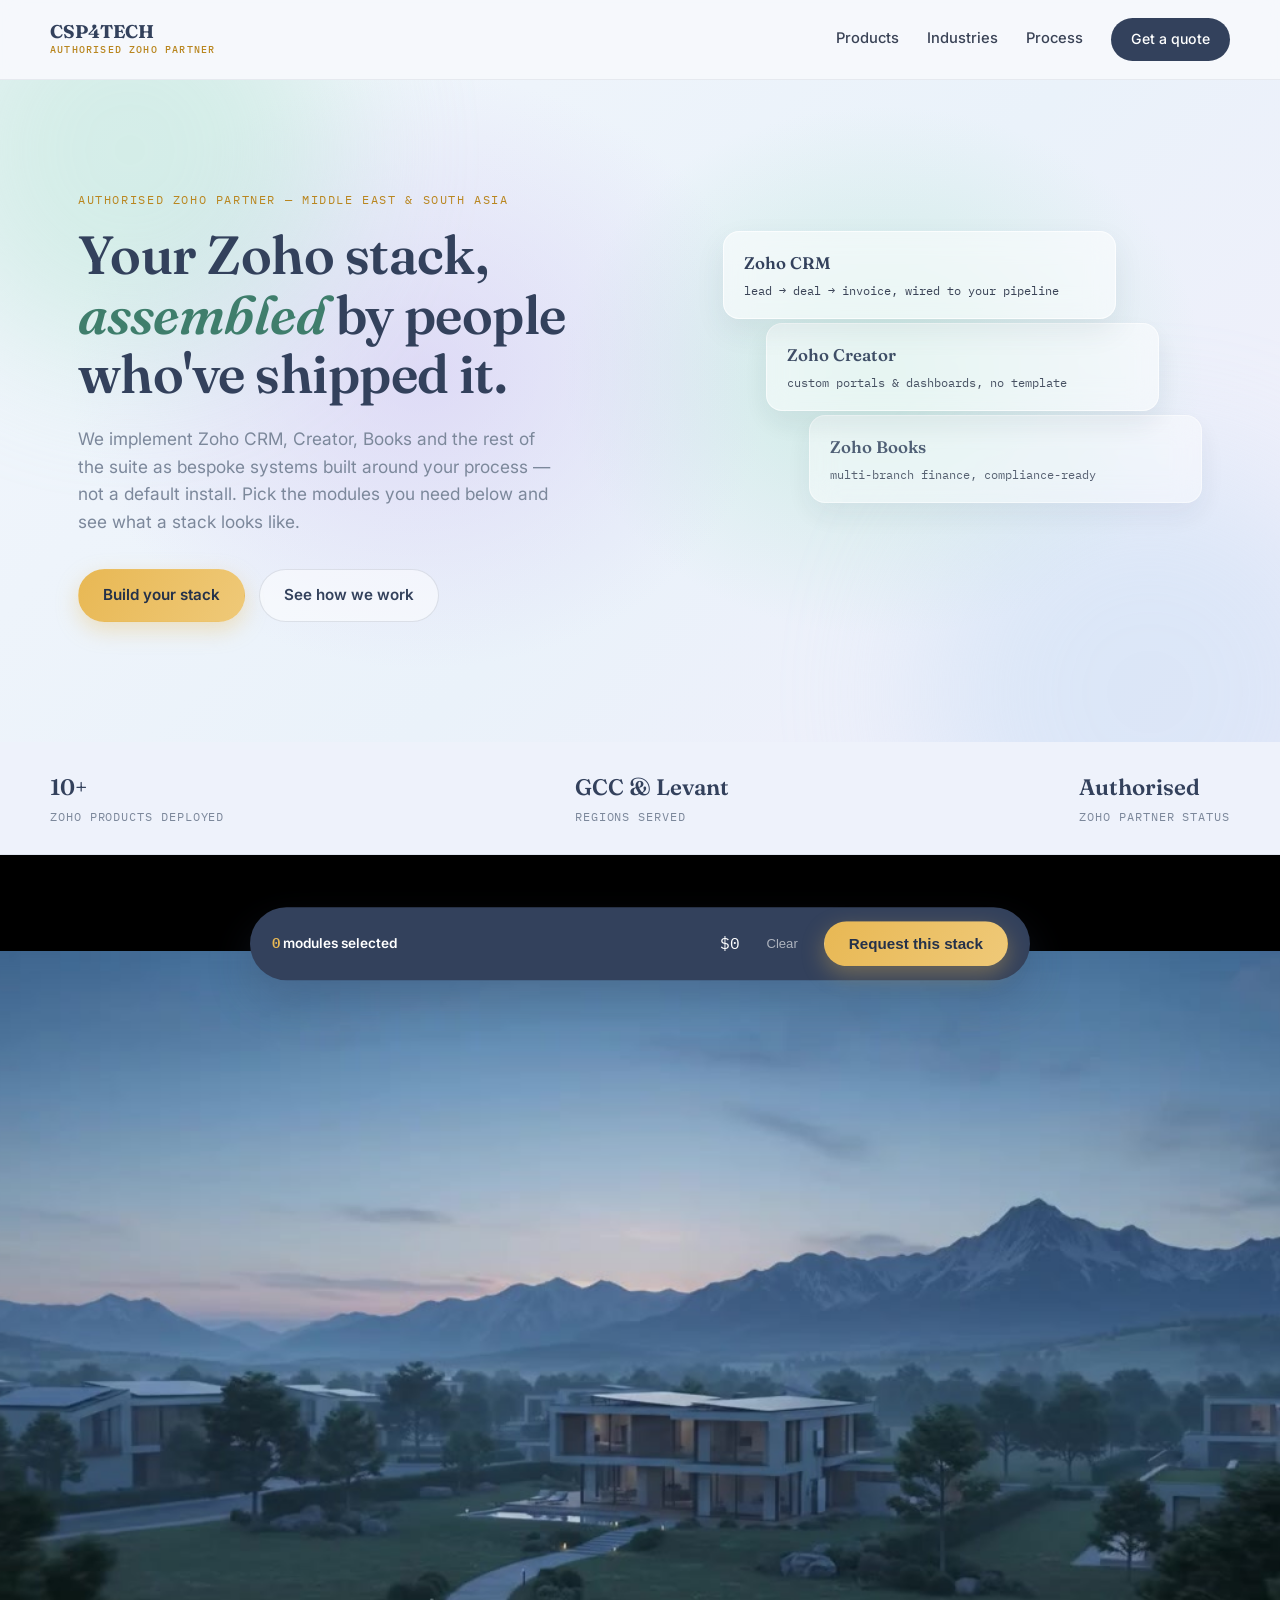
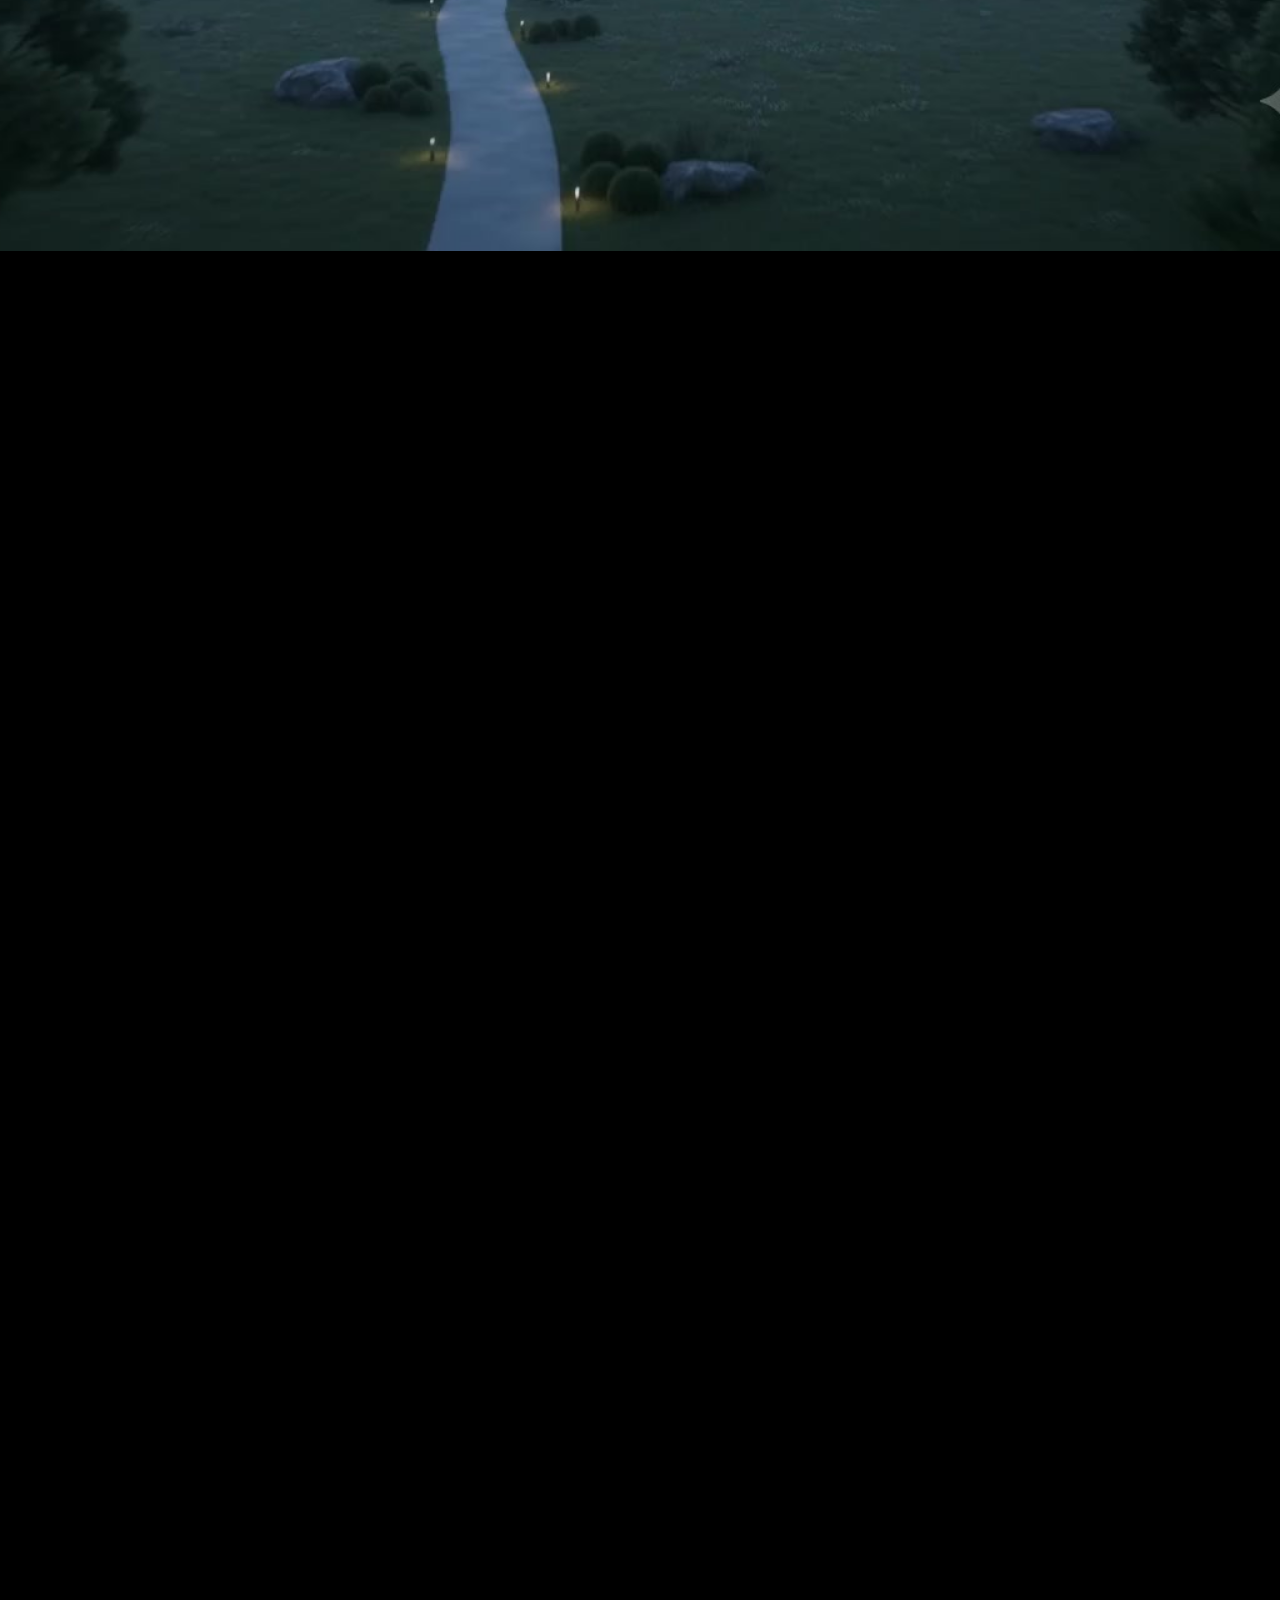
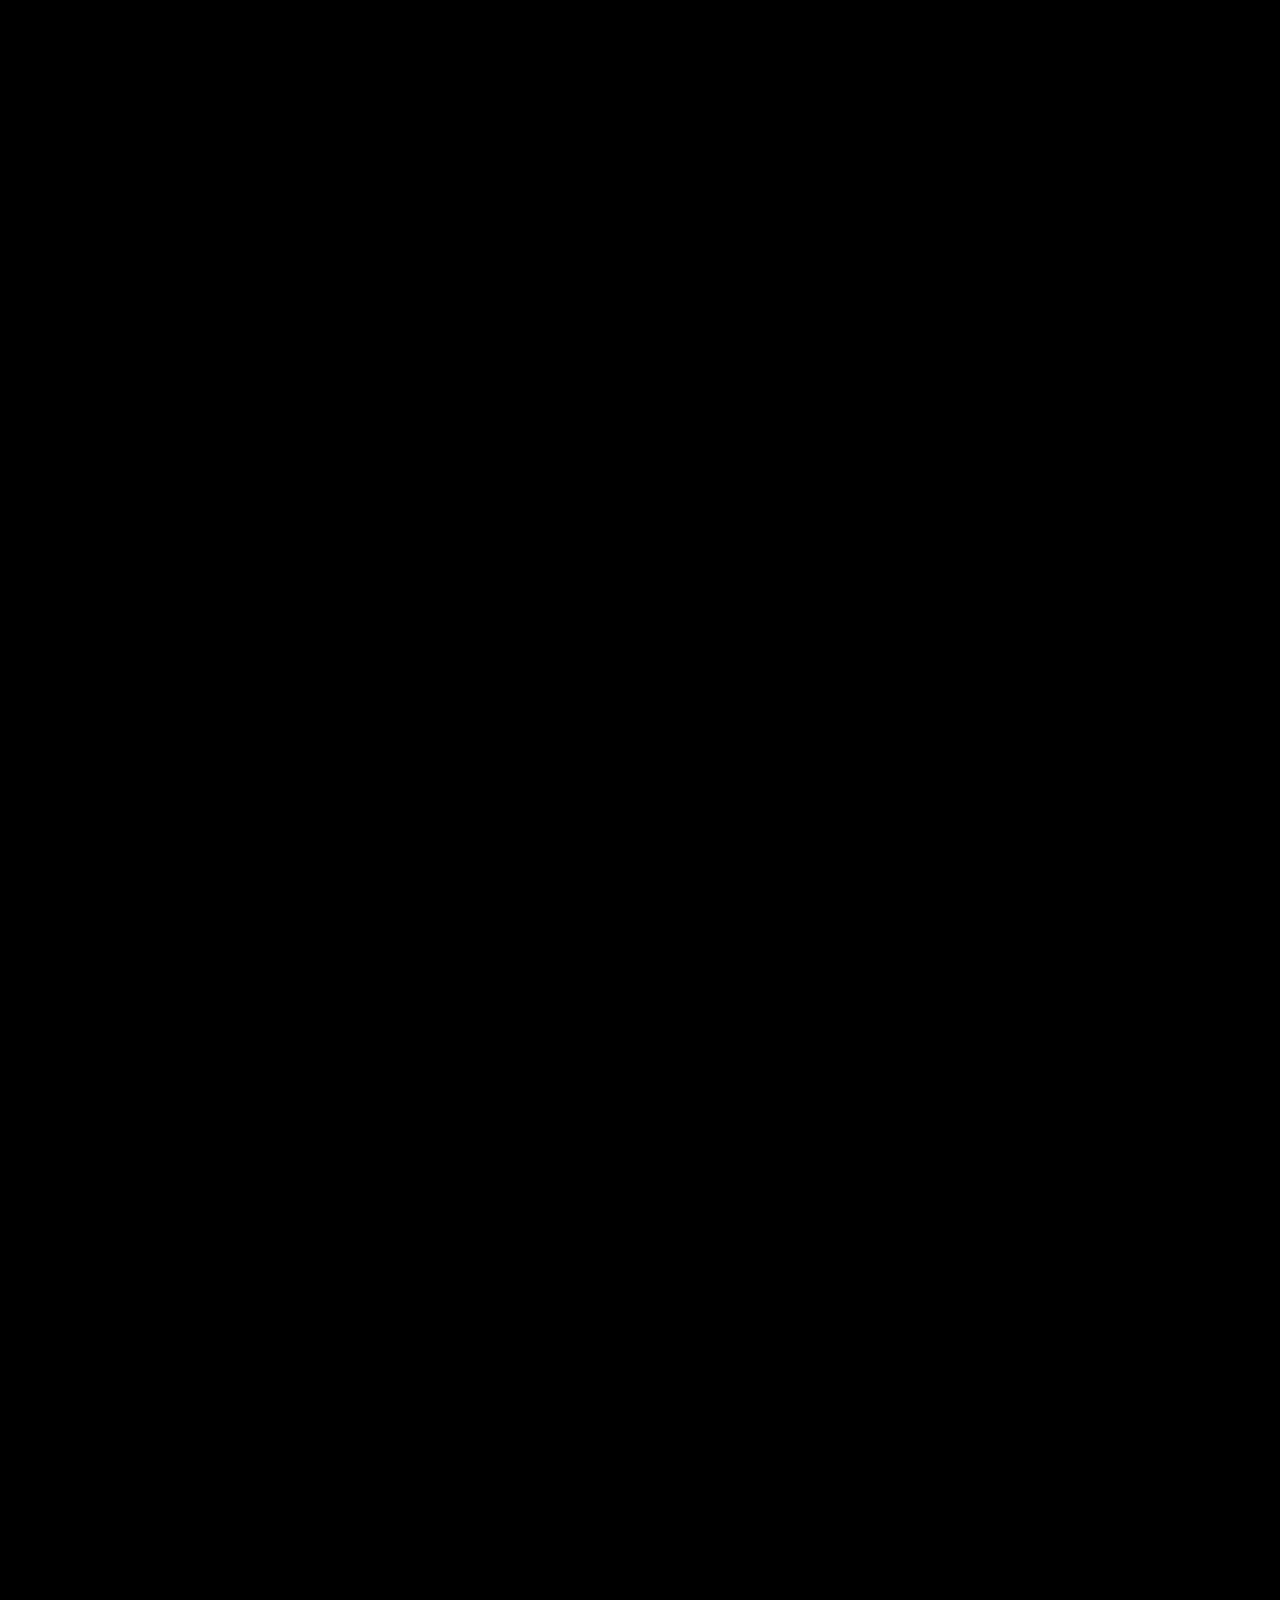
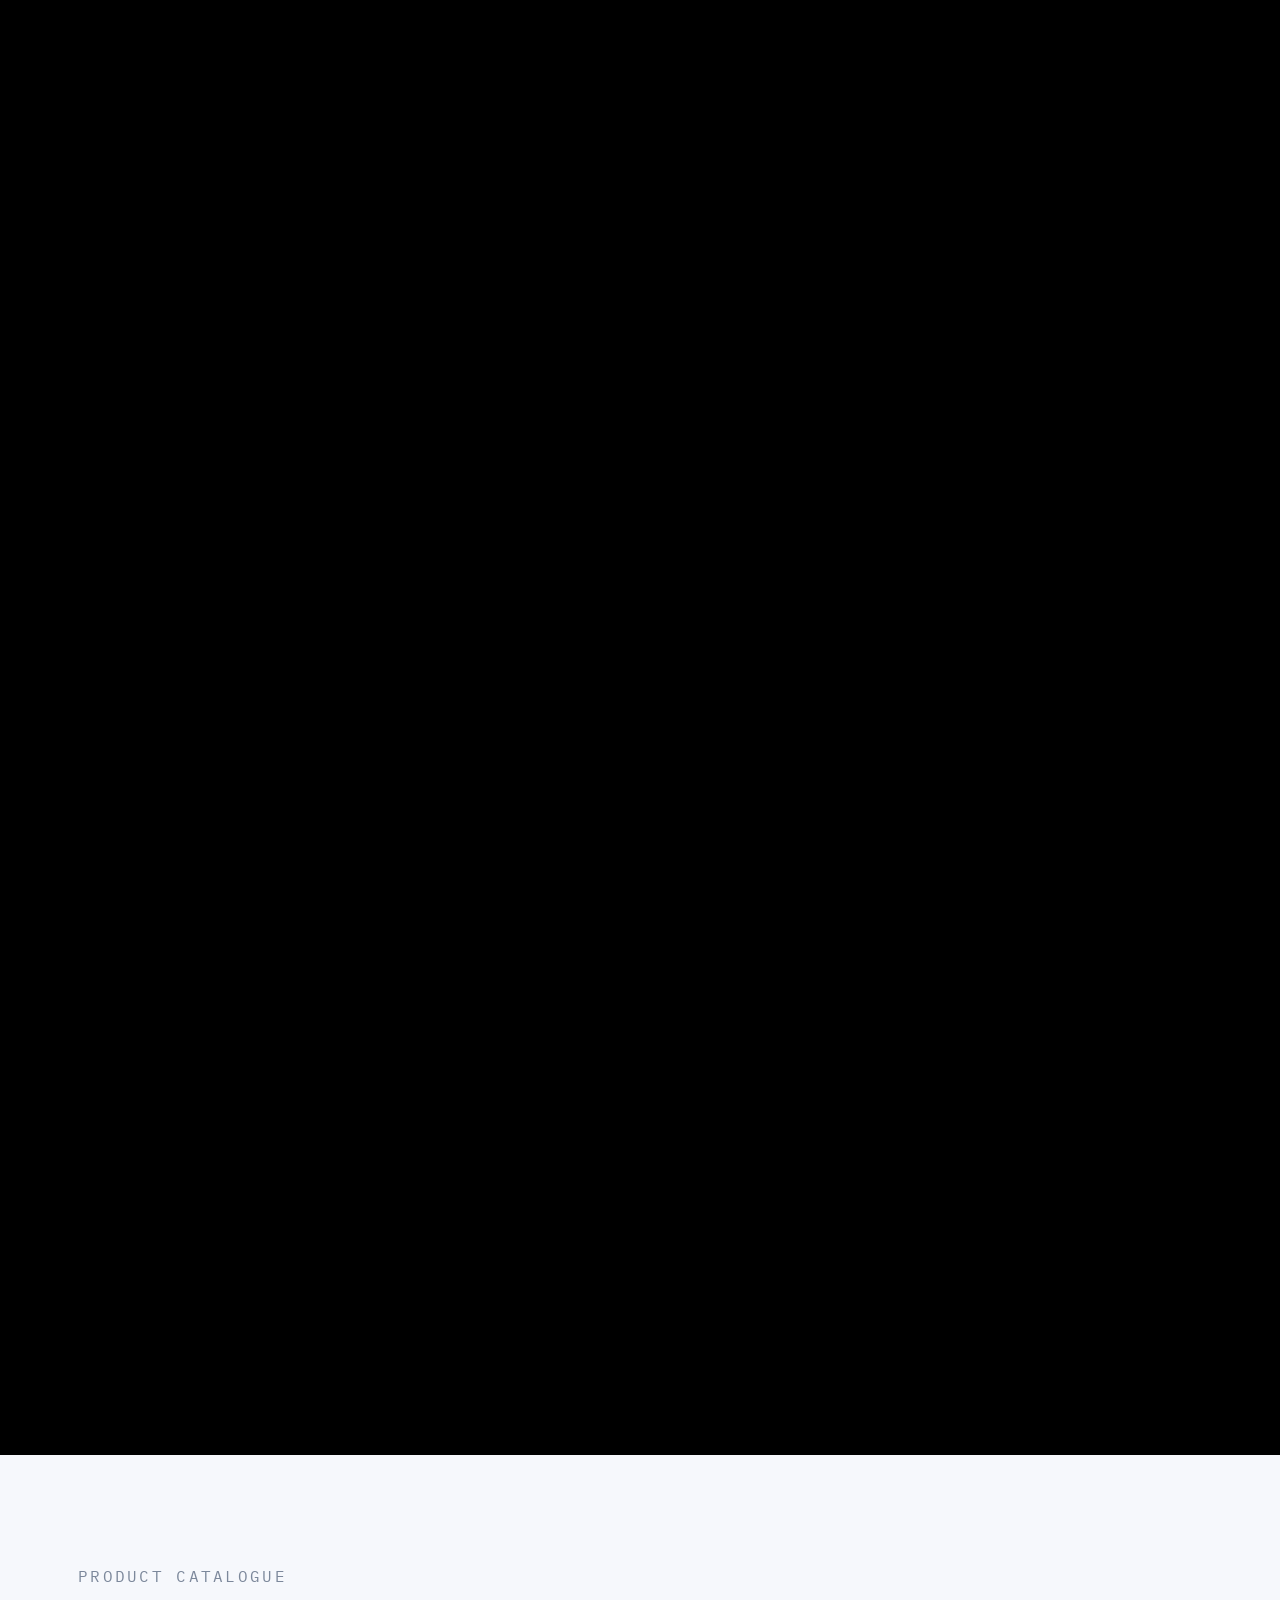
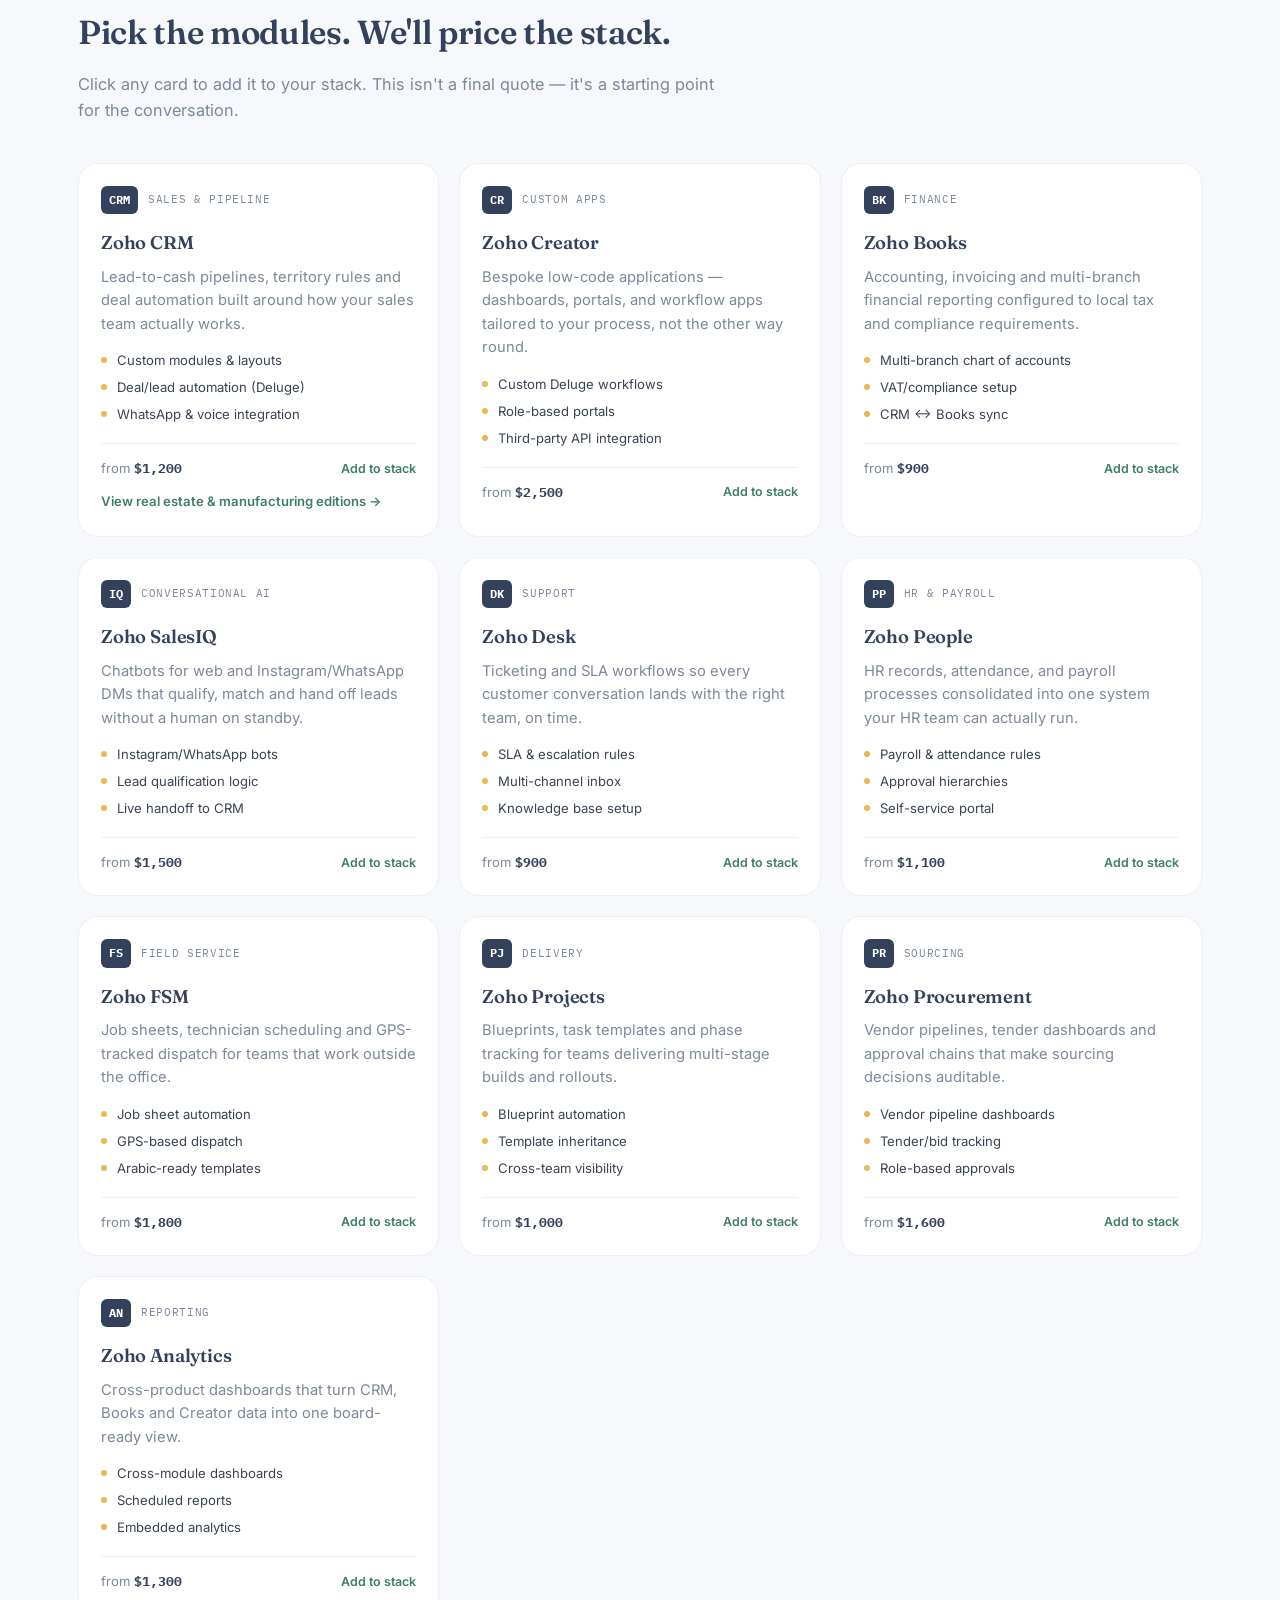
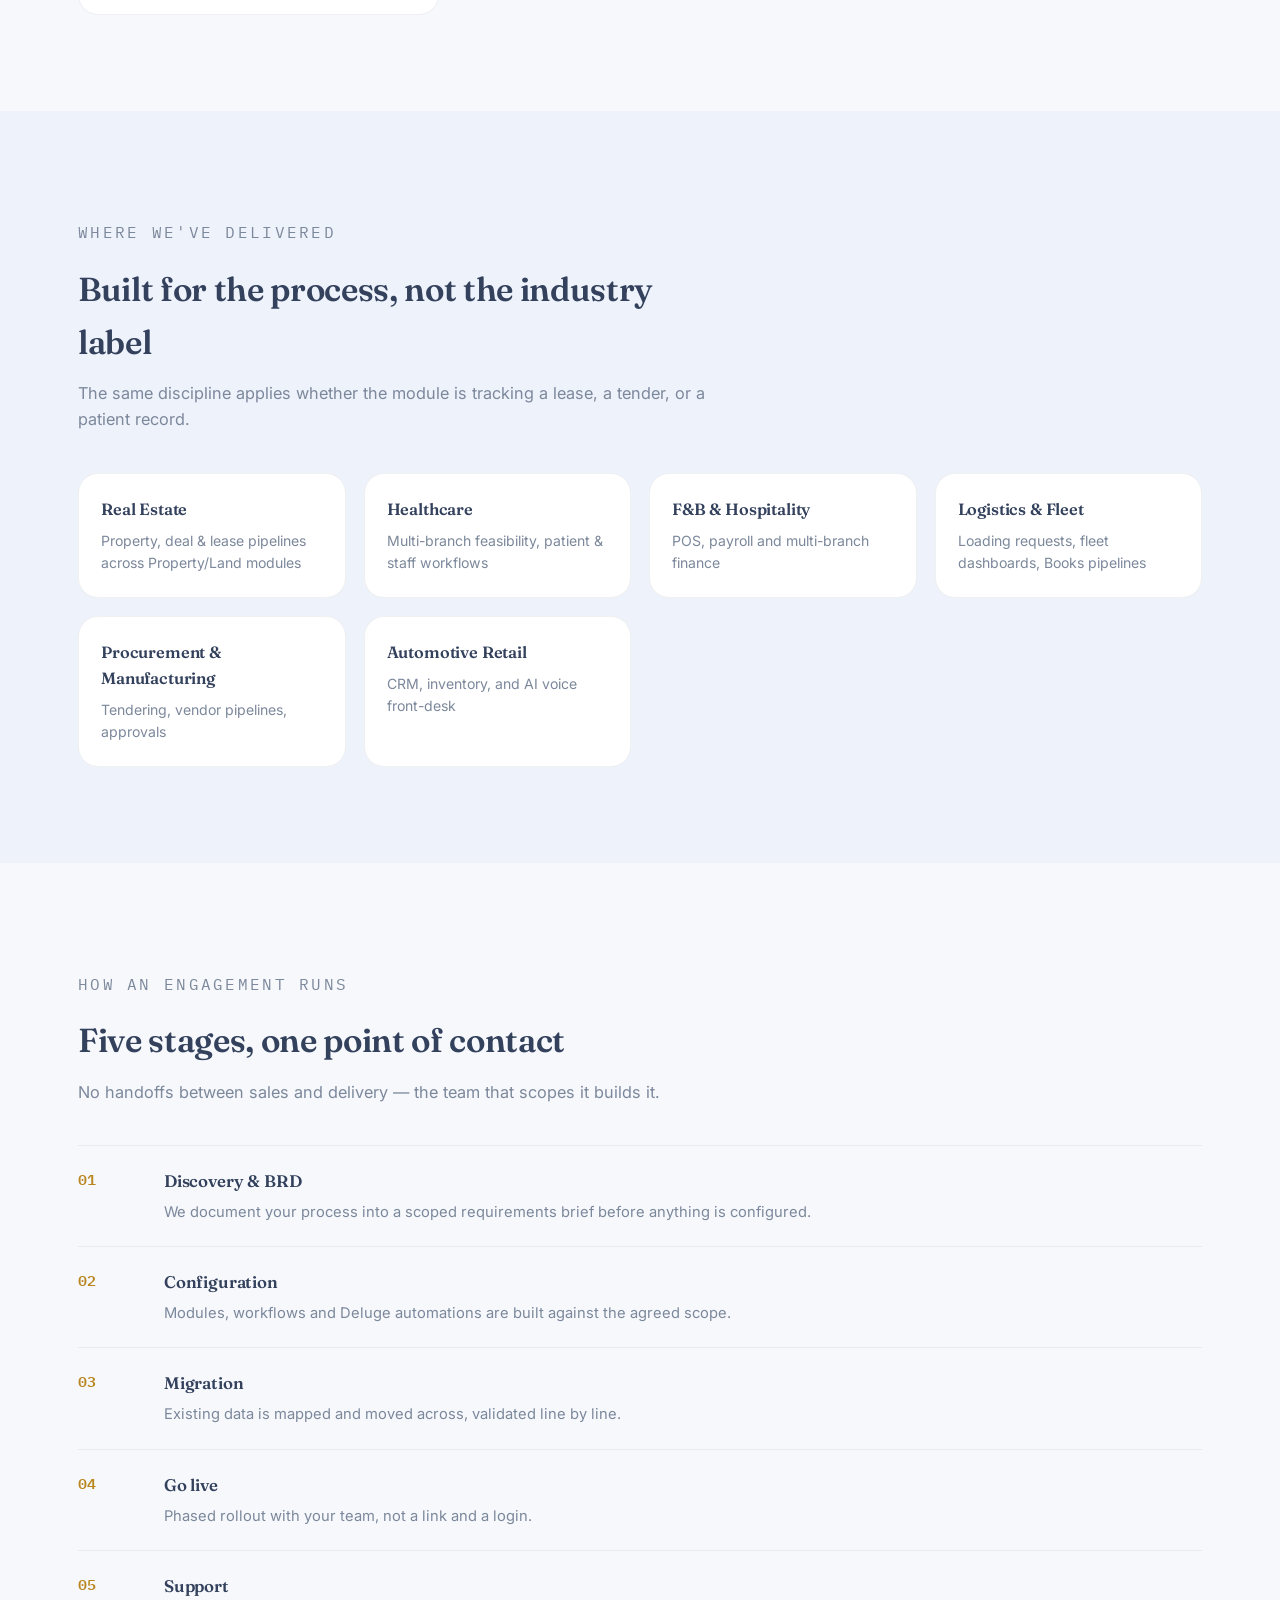
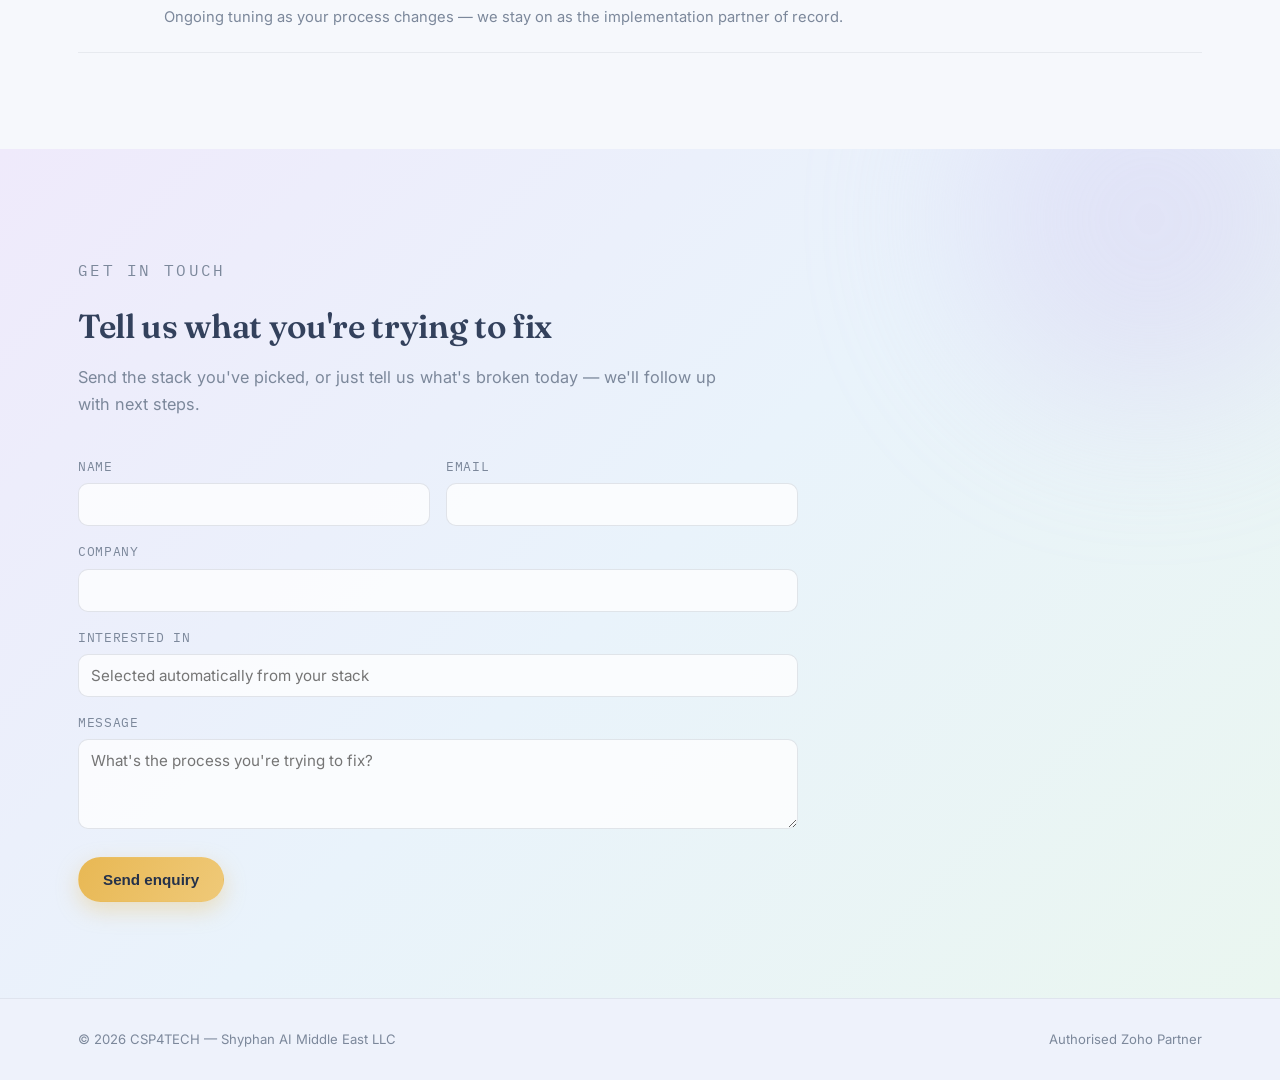
==== commit 13f72ffc: "add a webpage" ====
--- a/index.html
+++ b/index.html
@@ -9,6 +9,7 @@
 <link rel="preconnect" href="https://fonts.gstatic.com" crossorigin>
 <link href="https://fonts.googleapis.com/css2?family=Fraunces:opsz,wght@9..144,500;9..144,600;9..144,700&family=Inter:wght@400;500;600;700&family=IBM+Plex+Mono:wght@500;600&display=swap" rel="stylesheet">
 <link rel="stylesheet" href="css/style.css">
+<link rel="stylesheet" href="css/scroll-animation.css">
 </head>
 <body>
 
@@ -46,6 +47,11 @@
 <div class="stats-strip">
   <div class="wrap" id="stats-strip"></div>
 </div>
+
+<section class="solar-scroll-section">
+  <canvas id="solarCanvas"></canvas>
+</section>
+
 
 <section id="stack-builder">
   <div class="wrap">
@@ -133,5 +139,6 @@
 </div>
 
 <script type="module" src="js/script.js"></script>
+<script src="js/scroll-animation.js"></script>
 </body>
 </html>
--- a/css/style.css
+++ b/css/style.css
@@ -1,25 +1,35 @@
 /* ==========================================================
-   Design tokens
+   Design tokens — soft, calm palette
    ========================================================== */
 :root {
-  --ink: #12213B;
-  --ink-2: #0C1830;
-  --sand: #EFE8DA;
-  --white: #FBF9F4;
-  --teal: #1F6F63;
-  --teal-dark: #164F46;
-  --brass: #C98A3A;
-  --brass-dark: #A96F27;
-  --text-dark: #1B2430;
-  --text-muted: #5B6472;
-  --line: rgba(18, 33, 59, 0.14);
-  --line-light: rgba(251, 249, 244, 0.18);
+  --bg: #F6F8FC;
+  --bg-alt: #EEF2FB;
+  --card: #FFFFFF;
+  --white: #FFFFFF;
+
+  --ink: #33415C;
+  --ink-2: #24314A;
+  --text-dark: #3A4356;
+  --text-muted: #7C889B;
+
+  --teal: #5FA592;
+  --teal-dark: #3F7E6C;
+
+  --accent: #E8B854;
+  --accent-dark: #B9861F;
+
+  --calm-sky: #BFDAF3;
+  --calm-lavender: #D2C6F2;
+  --calm-mint: #B3E4D1;
+
+  --line: rgba(51, 65, 92, 0.13);
+  --line-soft: rgba(51, 65, 92, 0.08);
 
   --font-display: "Fraunces", "Georgia", serif;
   --font-body: "Inter", -apple-system, BlinkMacSystemFont, sans-serif;
   --font-mono: "IBM Plex Mono", "Courier New", monospace;
 
-  --radius: 14px;
+  --radius: 20px;
   --container: 1180px;
 }
 
@@ -30,8 +40,8 @@
   margin: 0;
   font-family: var(--font-body);
   color: var(--text-dark);
-  background: var(--white);
-  line-height: 1.55;
+  background: var(--bg);
+  line-height: 1.6;
 }
 
 img { max-width: 100%; display: block; }
@@ -48,7 +58,7 @@
   font-size: 0.72rem;
   letter-spacing: 0.14em;
   text-transform: uppercase;
-  color: var(--teal);
+  color: var(--teal-dark);
 }
 
 h1, h2, h3, h4 {
@@ -66,7 +76,7 @@
 .section-head h2 { font-size: clamp(1.7rem, 2.6vw, 2.3rem); margin-top: 10px; }
 .section-head p { color: var(--text-muted); margin-top: 12px; font-size: 1.02rem; }
 
-section { padding: 88px 0; }
+section { padding: 96px 0; }
 
 /* ==========================================================
    Header
@@ -75,15 +85,15 @@
   position: sticky;
   top: 0;
   z-index: 40;
-  background: rgba(251, 249, 244, 0.92);
-  backdrop-filter: blur(8px);
-  border-bottom: 1px solid var(--line);
+  background: rgba(246, 248, 252, 0.82);
+  backdrop-filter: blur(10px);
+  border-bottom: 1px solid var(--line-soft);
 }
 .nav-row {
   display: flex;
   align-items: center;
   justify-content: space-between;
-  padding: 16px 0;
+  padding: 18px 0;
 }
 .logo {
   font-family: var(--font-display);
@@ -93,17 +103,18 @@
   display: flex;
   flex-direction: column;
   line-height: 1.1;
+  text-decoration: none;
 }
 .logo span {
   font-family: var(--font-mono);
   font-size: 0.62rem;
   letter-spacing: 0.12em;
   text-transform: uppercase;
-  color: var(--brass-dark);
+  color: var(--accent-dark);
   font-weight: 500;
   margin-top: 3px;
 }
-nav.links { display: flex; gap: 28px; }
+nav.links { display: flex; align-items: center; gap: 28px; }
 nav.links a {
   text-decoration: none;
   font-size: 0.92rem;
@@ -111,47 +122,75 @@
   color: var(--text-dark);
   transition: color 0.15s ease;
 }
-nav.links a:hover { color: var(--teal); }
+nav.links a:hover { color: var(--teal-dark); }
 .nav-cta {
   background: var(--ink);
   color: var(--white) !important;
-  padding: 10px 18px;
+  padding: 10px 20px;
   border-radius: 999px;
   font-size: 0.88rem !important;
 }
 .nav-cta:hover { background: var(--teal-dark); }
 
 /* ==========================================================
-   Hero
+   Hero — soft gradient mesh with blurred light blobs
    ========================================================== */
 .hero {
-  background: var(--ink);
-  color: var(--white);
-  padding: 96px 0 110px;
   position: relative;
   overflow: hidden;
+  padding: 100px 0 120px;
+  background:
+    radial-gradient(closest-side, rgba(210,198,242,0.55), transparent),
+    radial-gradient(closest-side, rgba(179,228,209,0.55), transparent),
+    linear-gradient(135deg, #F2F6FC 0%, #EAF2FA 55%, #F1EEFB 100%);
+  background-position: 12% -10%, 88% 20%, 0 0;
+  background-size: 55% 90%, 50% 80%, 100% 100%;
+  background-repeat: no-repeat;
+}
+.hero::before,
+.hero::after {
+  content: "";
+  position: absolute;
+  border-radius: 50%;
+  filter: blur(70px);
+  z-index: 0;
+  pointer-events: none;
+}
+.hero::before {
+  width: 420px; height: 420px;
+  background: var(--calm-mint);
+  opacity: 0.45;
+  top: -140px; left: -80px;
+}
+.hero::after {
+  width: 460px; height: 460px;
+  background: var(--calm-sky);
+  opacity: 0.4;
+  bottom: -180px; right: -100px;
 }
 .hero .wrap {
+  position: relative;
+  z-index: 1;
   display: grid;
   grid-template-columns: 1.1fr 0.9fr;
   gap: 60px;
   align-items: center;
 }
-.hero .eyebrow { color: var(--brass); }
+.hero .eyebrow { color: var(--accent-dark); }
 .hero h1 {
-  color: var(--white);
+  color: var(--ink);
   font-size: clamp(2.2rem, 4.2vw, 3.4rem);
-  line-height: 1.08;
+  line-height: 1.1;
   margin-top: 16px;
 }
 .hero h1 em {
   font-style: italic;
-  color: var(--brass);
+  color: var(--teal-dark);
 }
 .hero .lede {
   margin-top: 22px;
   font-size: 1.08rem;
-  color: rgba(251, 249, 244, 0.78);
+  color: var(--text-muted);
   max-width: 480px;
 }
 .hero-ctas { display: flex; gap: 14px; margin-top: 34px; flex-wrap: wrap; }
@@ -167,57 +206,68 @@
   text-decoration: none;
   border: 1px solid transparent;
   cursor: pointer;
-  transition: transform 0.15s ease, background 0.15s ease, border-color 0.15s ease;
+  transition: transform 0.15s ease, background 0.15s ease, border-color 0.15s ease, box-shadow 0.15s ease;
 }
 .btn:hover { transform: translateY(-1px); }
-.btn-primary { background: var(--brass); color: var(--ink-2); }
-.btn-primary:hover { background: #DDA057; }
-.btn-ghost { border-color: var(--line-light); color: var(--white); background: transparent; }
-.btn-ghost:hover { border-color: var(--white); }
+.btn-primary {
+  background: linear-gradient(120deg, var(--accent), #EFC978);
+  color: var(--ink-2);
+  box-shadow: 0 8px 22px rgba(232, 184, 84, 0.35);
+}
+.btn-primary:hover { box-shadow: 0 10px 26px rgba(232, 184, 84, 0.45); }
+.btn-ghost {
+  border-color: var(--line);
+  color: var(--ink);
+  background: rgba(255,255,255,0.5);
+}
+.btn-ghost:hover { border-color: var(--teal); background: rgba(255,255,255,0.8); }
 .btn-dark { background: var(--ink); color: var(--white); }
 .btn-dark:hover { background: var(--teal-dark); }
 
-/* hero stack visual — offset module cards, the page's signature motif */
+/* hero stack visual — soft glass module cards, the page's signature motif */
 .stack-visual {
   position: relative;
   height: 340px;
+  z-index: 1;
 }
 .stack-visual .plate {
   position: absolute;
   width: 82%;
-  border-radius: 12px;
-  border: 1px solid var(--line-light);
-  background: linear-gradient(160deg, rgba(251,249,244,0.09), rgba(251,249,244,0.02));
+  border-radius: 16px;
+  border: 1px solid rgba(255, 255, 255, 0.7);
+  background: rgba(255, 255, 255, 0.55);
+  backdrop-filter: blur(14px);
+  box-shadow: 0 12px 30px rgba(51, 65, 92, 0.08);
   padding: 18px 20px;
   font-family: var(--font-mono);
   font-size: 0.78rem;
-  color: rgba(251,249,244,0.85);
+  color: var(--text-dark);
 }
 .stack-visual .plate strong {
   display: block;
   font-family: var(--font-display);
   font-size: 1.05rem;
-  color: var(--white);
+  color: var(--ink);
   margin-bottom: 4px;
   font-weight: 600;
 }
 .stack-visual .plate:nth-child(1) { top: 0; left: 0; z-index: 3; }
-.stack-visual .plate:nth-child(2) { top: 92px; left: 9%; z-index: 2; opacity: 0.88; }
-.stack-visual .plate:nth-child(3) { top: 184px; left: 18%; z-index: 1; opacity: 0.72; }
+.stack-visual .plate:nth-child(2) { top: 92px; left: 9%; z-index: 2; opacity: 0.92; }
+.stack-visual .plate:nth-child(3) { top: 184px; left: 18%; z-index: 1; opacity: 0.82; }
 
 /* ==========================================================
    Stats strip
    ========================================================== */
 .stats-strip {
-  background: var(--sand);
-  border-bottom: 1px solid var(--line);
+  background: var(--bg-alt);
+  border-bottom: 1px solid var(--line-soft);
 }
 #stats-strip {
   display: flex;
   justify-content: space-between;
   flex-wrap: wrap;
   gap: 24px;
-  padding: 26px 0;
+  padding: 28px 0;
 }
 .stat { display: flex; flex-direction: column; gap: 2px; }
 .stat-value {
@@ -243,18 +293,22 @@
   gap: 20px;
 }
 .card {
-  background: var(--white);
-  border: 1px solid var(--line);
+  background: var(--card);
+  border: 1px solid var(--line-soft);
   border-radius: var(--radius);
   padding: 22px;
   cursor: pointer;
-  transition: border-color 0.15s ease, box-shadow 0.15s ease, transform 0.15s ease;
-}
-.card:hover { transform: translateY(-2px); box-shadow: 0 10px 24px rgba(18,33,59,0.07); }
+  transition: border-color 0.15s ease, box-shadow 0.2s ease, transform 0.15s ease, background 0.2s ease;
+}
+.card:hover {
+  transform: translateY(-3px);
+  box-shadow: 0 16px 32px rgba(95, 165, 146, 0.14);
+  border-color: var(--line);
+}
 .card:focus-visible { outline: 2px solid var(--teal); outline-offset: 2px; }
 .card.is-selected {
   border-color: var(--teal);
-  background: #F1F7F5;
+  background: #F0F8F5;
   box-shadow: 0 0 0 1px var(--teal) inset;
 }
 .card-top { display: flex; align-items: center; gap: 10px; margin-bottom: 14px; }
@@ -299,13 +353,13 @@
   width: 6px;
   height: 6px;
   border-radius: 50%;
-  background: var(--brass);
+  background: var(--accent);
 }
 .card-foot {
   display: flex;
   align-items: center;
   justify-content: space-between;
-  border-top: 1px solid var(--line);
+  border-top: 1px solid var(--line-soft);
   padding-top: 14px;
 }
 .from { font-size: 0.82rem; color: var(--text-muted); }
@@ -313,11 +367,11 @@
 .add-flag {
   font-size: 0.78rem;
   font-weight: 600;
-  color: var(--teal);
+  color: var(--teal-dark);
 }
 .card.is-selected .add-flag { color: var(--teal-dark); }
 
-/* sticky stack summary bar */
+/* sticky stack summary bar — stays a grounded dark "dock" against the soft page */
 .stack-bar {
   position: fixed;
   left: 50%;
@@ -331,7 +385,7 @@
   display: flex;
   align-items: center;
   gap: 18px;
-  box-shadow: 0 16px 40px rgba(12,24,48,0.35);
+  box-shadow: 0 20px 44px rgba(51, 65, 92, 0.3);
   z-index: 50;
   transition: transform 0.25s ease;
 }
@@ -341,10 +395,10 @@
   font-size: 0.85rem;
   font-weight: 600;
 }
-.stack-bar-info .count-line span { color: var(--brass); font-family: var(--font-mono); }
+.stack-bar-info .count-line span { color: var(--accent); font-family: var(--font-mono); }
 .stack-bar-info .names {
   font-size: 0.76rem;
-  color: rgba(251,249,244,0.65);
+  color: rgba(255,255,255,0.65);
   white-space: nowrap;
   overflow: hidden;
   text-overflow: ellipsis;
@@ -359,7 +413,7 @@
 .stack-bar-clear {
   background: transparent;
   border: none;
-  color: rgba(251,249,244,0.6);
+  color: rgba(255,255,255,0.6);
   font-size: 0.82rem;
   cursor: pointer;
   padding: 8px;
@@ -367,17 +421,65 @@
 .stack-bar-clear:hover { color: var(--white); }
 
 /* ==========================================================
+   Sub-pages (e.g. crm.html)
+   ========================================================== */
+.hero-sub { padding: 84px 0 76px; }
+.hero-sub .wrap { grid-template-columns: 1fr; }
+.back-link {
+  display: inline-block;
+  font-family: var(--font-mono);
+  font-size: 0.78rem;
+  color: var(--text-muted);
+  text-decoration: none;
+  margin-bottom: 22px;
+}
+.back-link:hover { color: var(--teal-dark); }
+
+.feature-grid {
+  display: grid;
+  grid-template-columns: repeat(auto-fill, minmax(260px, 1fr));
+  gap: 20px;
+}
+.feature-card { cursor: default; }
+.feature-card:hover { transform: none; box-shadow: none; }
+.feature-card h3 { font-size: 1.05rem; margin-bottom: 8px; }
+
+.cta-row {
+  display: flex;
+  align-items: center;
+  justify-content: space-between;
+  flex-wrap: wrap;
+  gap: 20px;
+  background: linear-gradient(120deg, var(--calm-mint), var(--calm-sky));
+  border-radius: var(--radius);
+  padding: 36px 40px;
+}
+.cta-row h2 { font-size: 1.4rem; }
+.cta-row p { margin: 6px 0 0; color: var(--ink); opacity: 0.72; }
+
+/* link-styled product card CTA on the homepage grid */
+.card-link {
+  display: inline-block;
+  margin-top: 12px;
+  font-size: 0.82rem;
+  font-weight: 600;
+  color: var(--teal-dark);
+  text-decoration: none;
+}
+.card-link:hover { text-decoration: underline; }
+
+/* ==========================================================
    Industries
    ========================================================== */
-.industries { background: var(--sand); }
+.industries { background: var(--bg-alt); }
 .industry-grid {
   display: grid;
   grid-template-columns: repeat(auto-fill, minmax(230px, 1fr));
   gap: 18px;
 }
 .industry-tile {
-  background: var(--white);
-  border: 1px solid var(--line);
+  background: var(--card);
+  border: 1px solid var(--line-soft);
   border-radius: var(--radius);
   padding: 22px;
 }
@@ -393,24 +495,40 @@
   grid-template-columns: 64px 1fr;
   gap: 22px;
   padding: 22px 0;
-  border-top: 1px solid var(--line);
-}
-.process-step:last-child { border-bottom: 1px solid var(--line); }
+  border-top: 1px solid var(--line-soft);
+}
+.process-step:last-child { border-bottom: 1px solid var(--line-soft); }
 .step-num {
   font-family: var(--font-mono);
   font-size: 0.95rem;
-  color: var(--brass-dark);
+  color: var(--accent-dark);
   font-weight: 600;
 }
 .process-step h4 { font-size: 1.05rem; margin-bottom: 6px; }
 .process-step p { margin: 0; color: var(--text-muted); font-size: 0.92rem; }
 
 /* ==========================================================
-   Contact
-   ========================================================== */
-.contact { background: var(--ink); color: var(--white); }
-.contact .section-head h2 { color: var(--white); }
-.contact .section-head p { color: rgba(251,249,244,0.7); }
+   Contact — soft gradient panel instead of a hard dark section
+   ========================================================== */
+.contact {
+  position: relative;
+  overflow: hidden;
+  background: linear-gradient(135deg, #EFEAFB 0%, #E9F3FB 50%, #EAF6F0 100%);
+}
+.contact::before {
+  content: "";
+  position: absolute;
+  width: 380px; height: 380px;
+  border-radius: 50%;
+  background: var(--calm-lavender);
+  opacity: 0.35;
+  filter: blur(80px);
+  top: -120px; right: -60px;
+  pointer-events: none;
+}
+.contact .wrap { position: relative; z-index: 1; }
+.contact .section-head h2 { color: var(--ink); }
+.contact .section-head p { color: var(--text-muted); }
 .contact-form {
   display: grid;
   grid-template-columns: 1fr 1fr;
@@ -424,24 +542,25 @@
   font-family: var(--font-mono);
   text-transform: uppercase;
   letter-spacing: 0.05em;
-  color: rgba(251,249,244,0.6);
+  color: var(--text-muted);
   margin-bottom: 6px;
 }
 .contact-form input,
 .contact-form textarea {
   width: 100%;
-  background: rgba(251,249,244,0.06);
-  border: 1px solid var(--line-light);
-  border-radius: 8px;
+  background: rgba(255,255,255,0.75);
+  border: 1px solid var(--line);
+  border-radius: 10px;
   padding: 11px 12px;
-  color: var(--white);
+  color: var(--ink);
   font-family: var(--font-body);
   font-size: 0.95rem;
 }
 .contact-form input:focus,
 .contact-form textarea:focus {
   outline: none;
-  border-color: var(--brass);
+  border-color: var(--teal);
+  background: rgba(255,255,255,0.95);
 }
 .contact-form textarea { resize: vertical; min-height: 90px; }
 .contact-form button { margin-top: 4px; }
@@ -450,8 +569,9 @@
    Footer
    ========================================================== */
 footer {
-  background: var(--ink-2);
-  color: rgba(251,249,244,0.55);
+  background: var(--bg-alt);
+  color: var(--text-muted);
+  border-top: 1px solid var(--line-soft);
   padding: 30px 0;
   font-size: 0.82rem;
 }
@@ -470,7 +590,7 @@
   .hero .wrap { grid-template-columns: 1fr; }
   .stack-visual { height: 260px; margin-top: 20px; }
   .contact-form { grid-template-columns: 1fr; }
-  section { padding: 60px 0; }
+  section { padding: 64px 0; }
   .stack-bar { flex-wrap: wrap; border-radius: 22px; }
   .stack-bar-info .names { display: none; }
 }
--- a/css/scroll-animation.css
+++ b/css/scroll-animation.css
@@ -0,0 +1,19 @@
+/* Scroll-scrubbing animation section.
+   Scoped to .solar-scroll-section only — does not touch global html/body
+   so it can drop into any page without overriding the site's background. */
+
+.solar-scroll-section {
+  position: relative;
+  height: 600vh; /* scroll distance to scrub through — tune to taste */
+  background: #000;
+}
+
+#solarCanvas {
+  position: sticky;
+  top: 0;
+  left: 0;
+  display: block;
+  width: 100vw;
+  height: 100vh;
+  background: #000;
+}
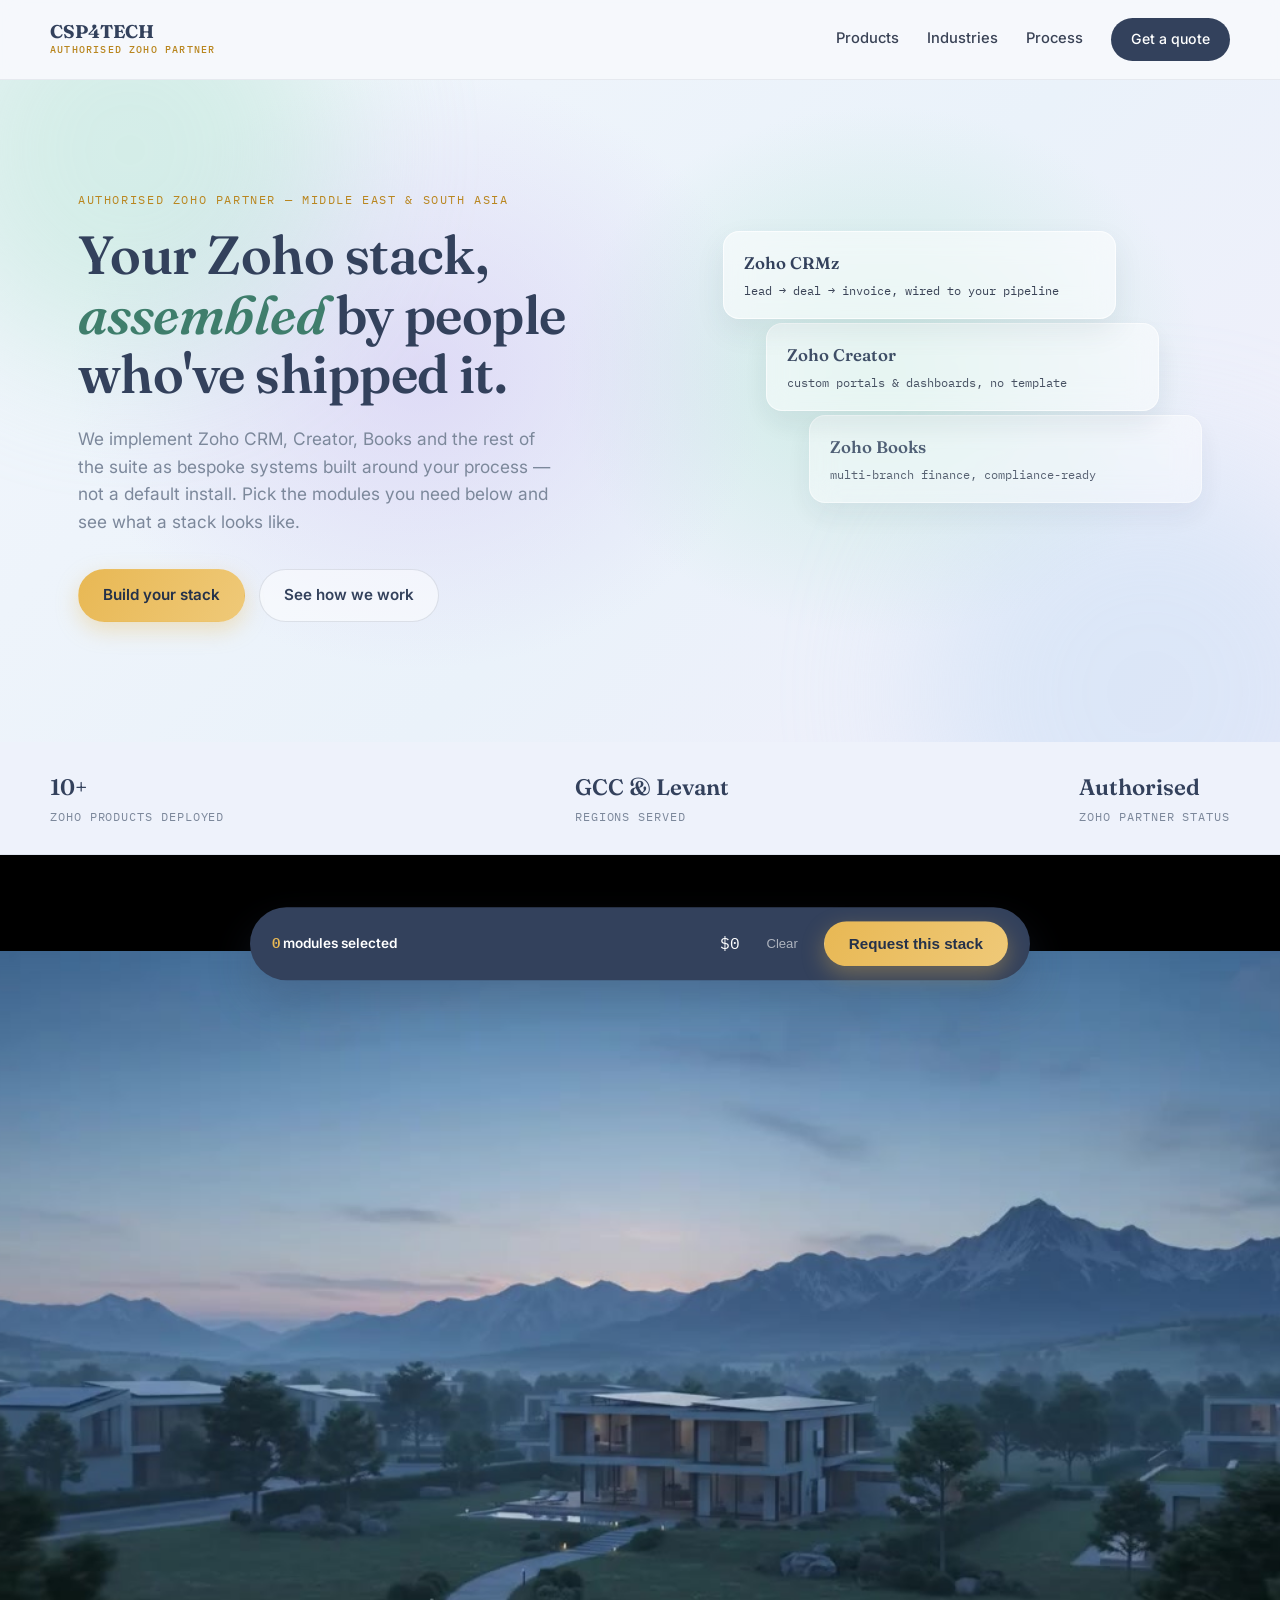
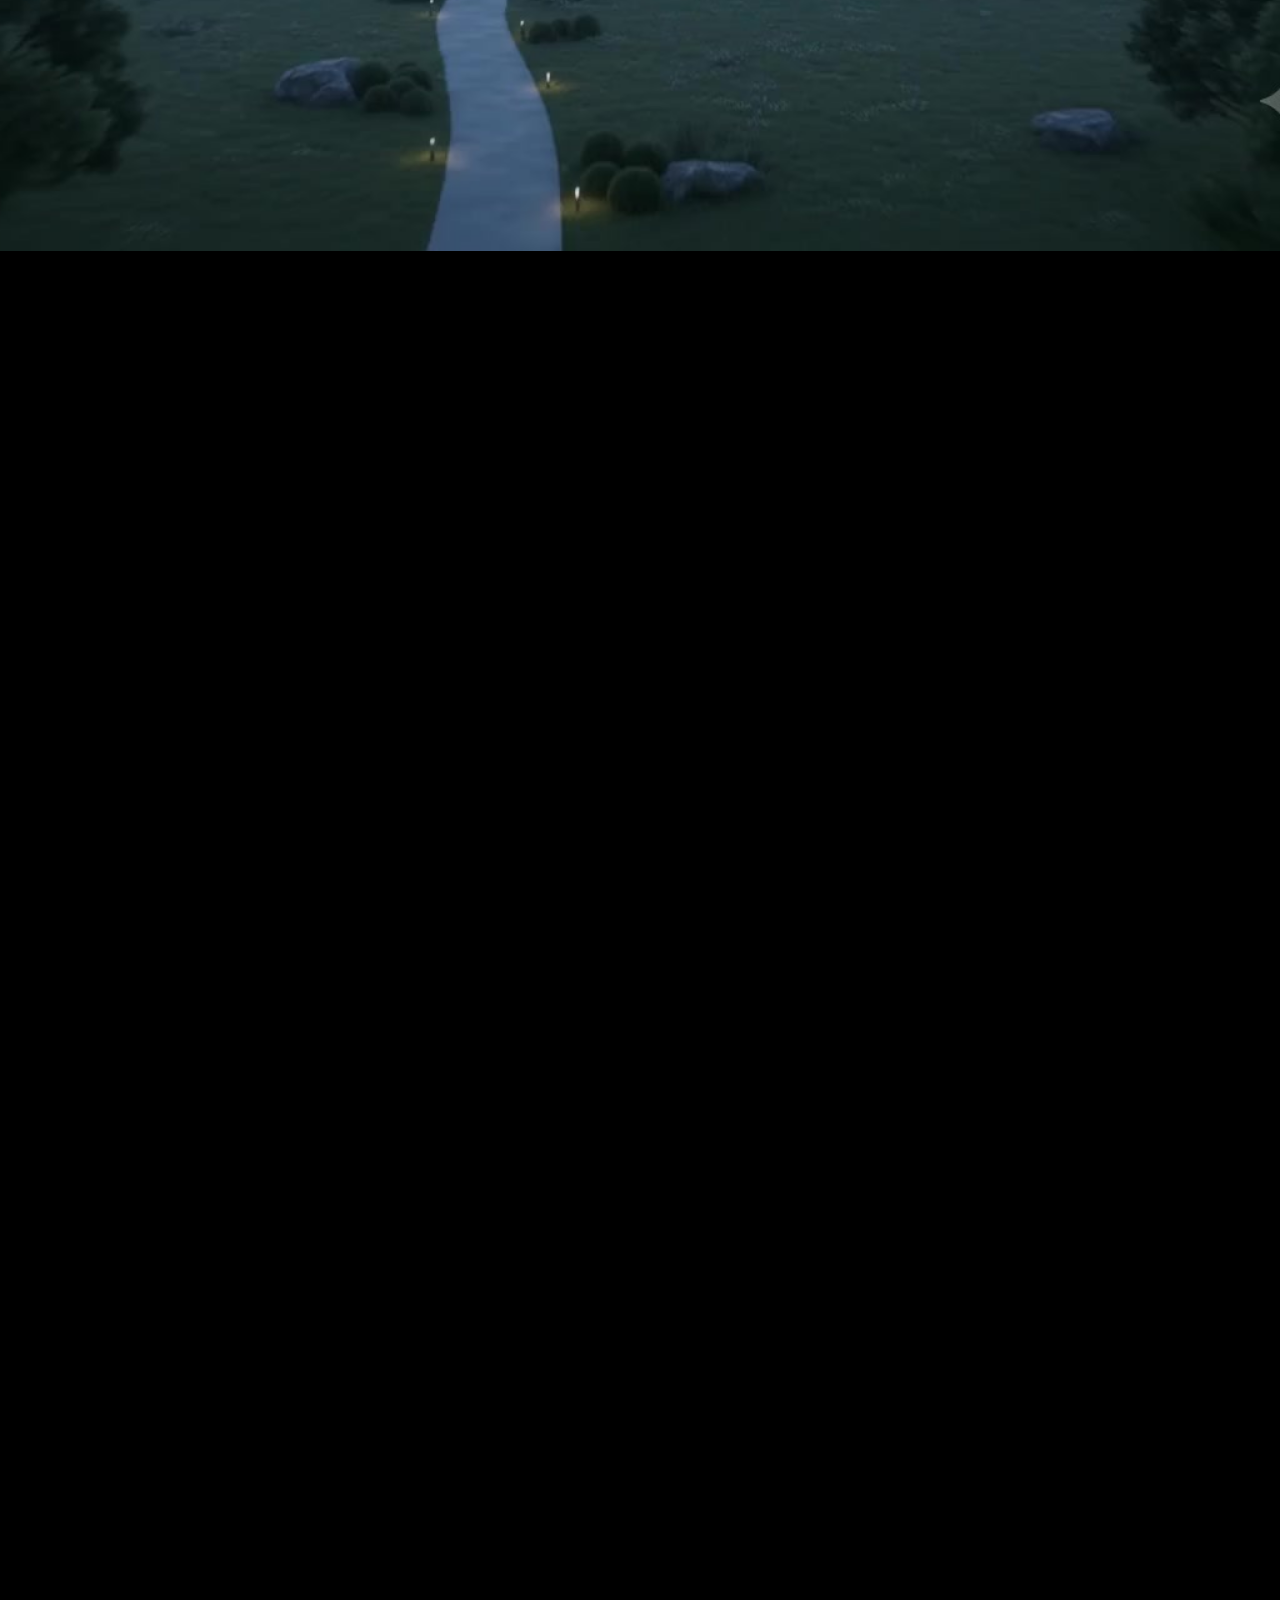
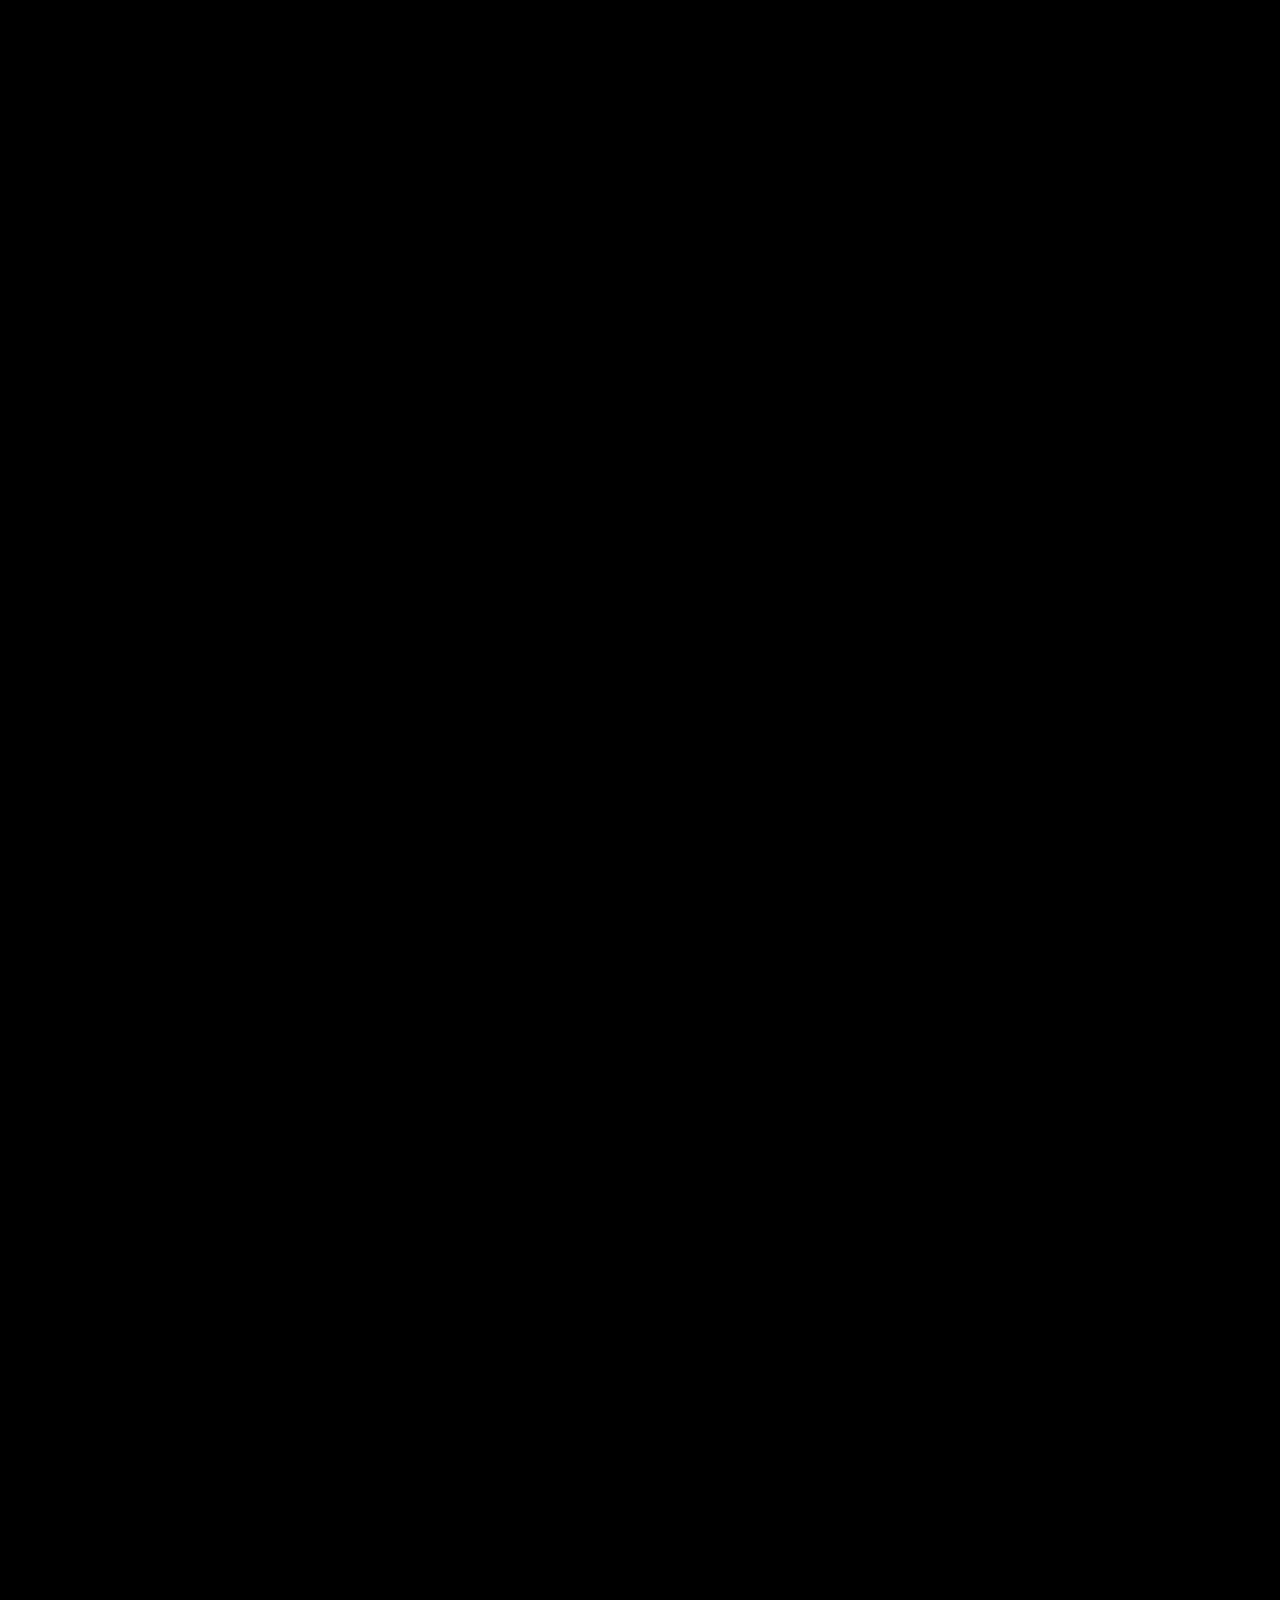
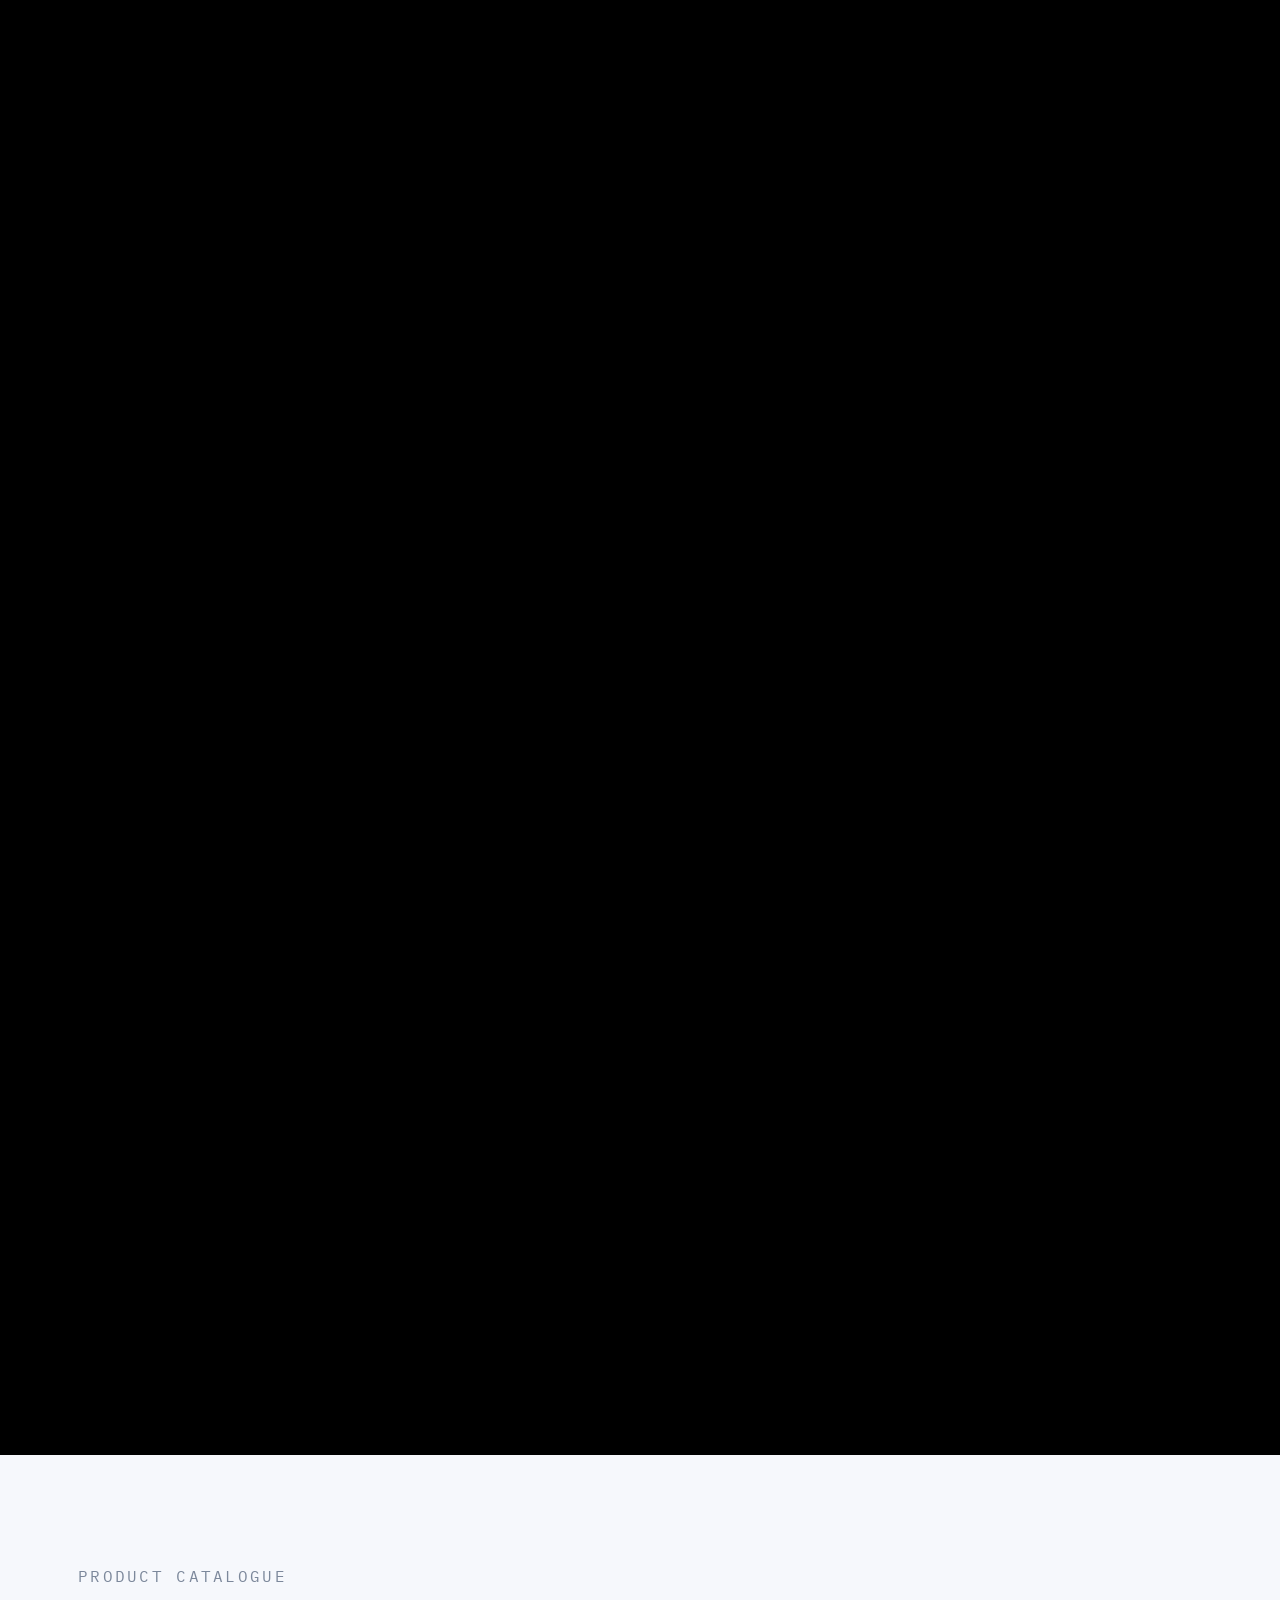
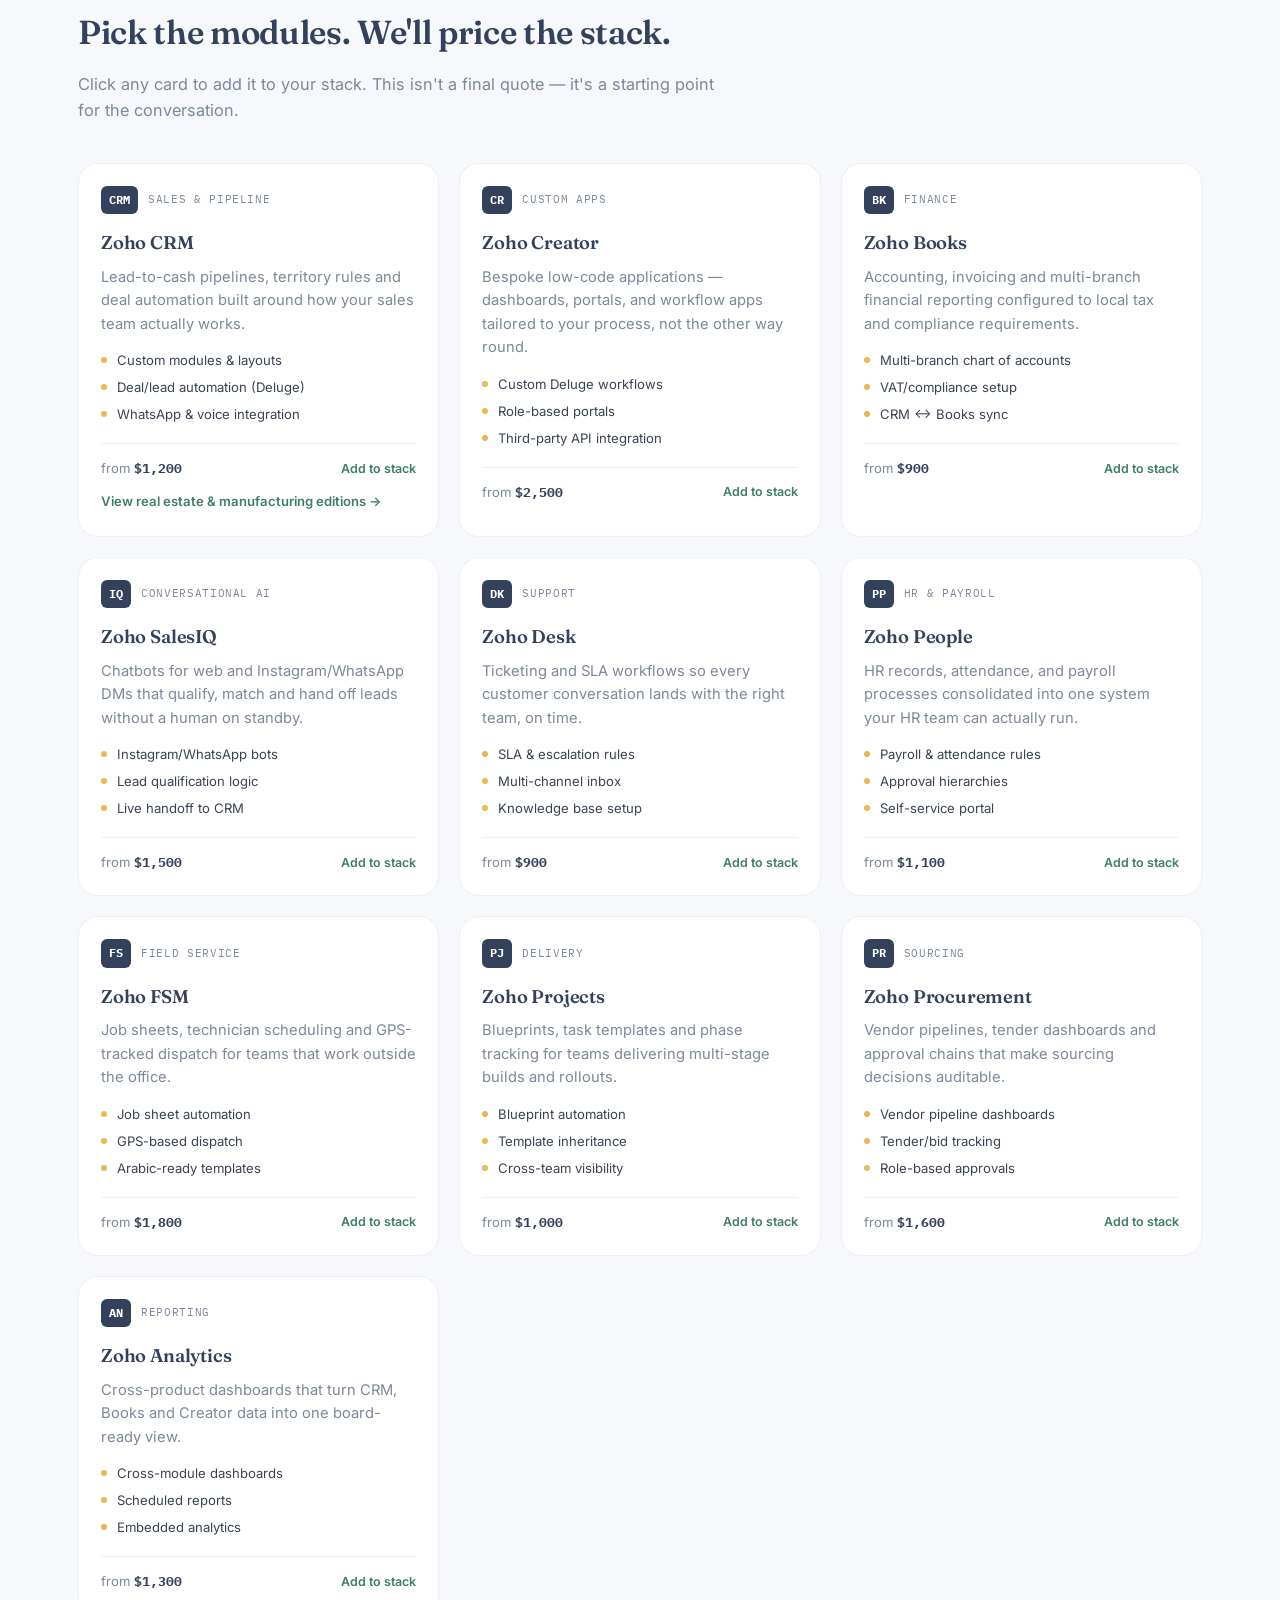
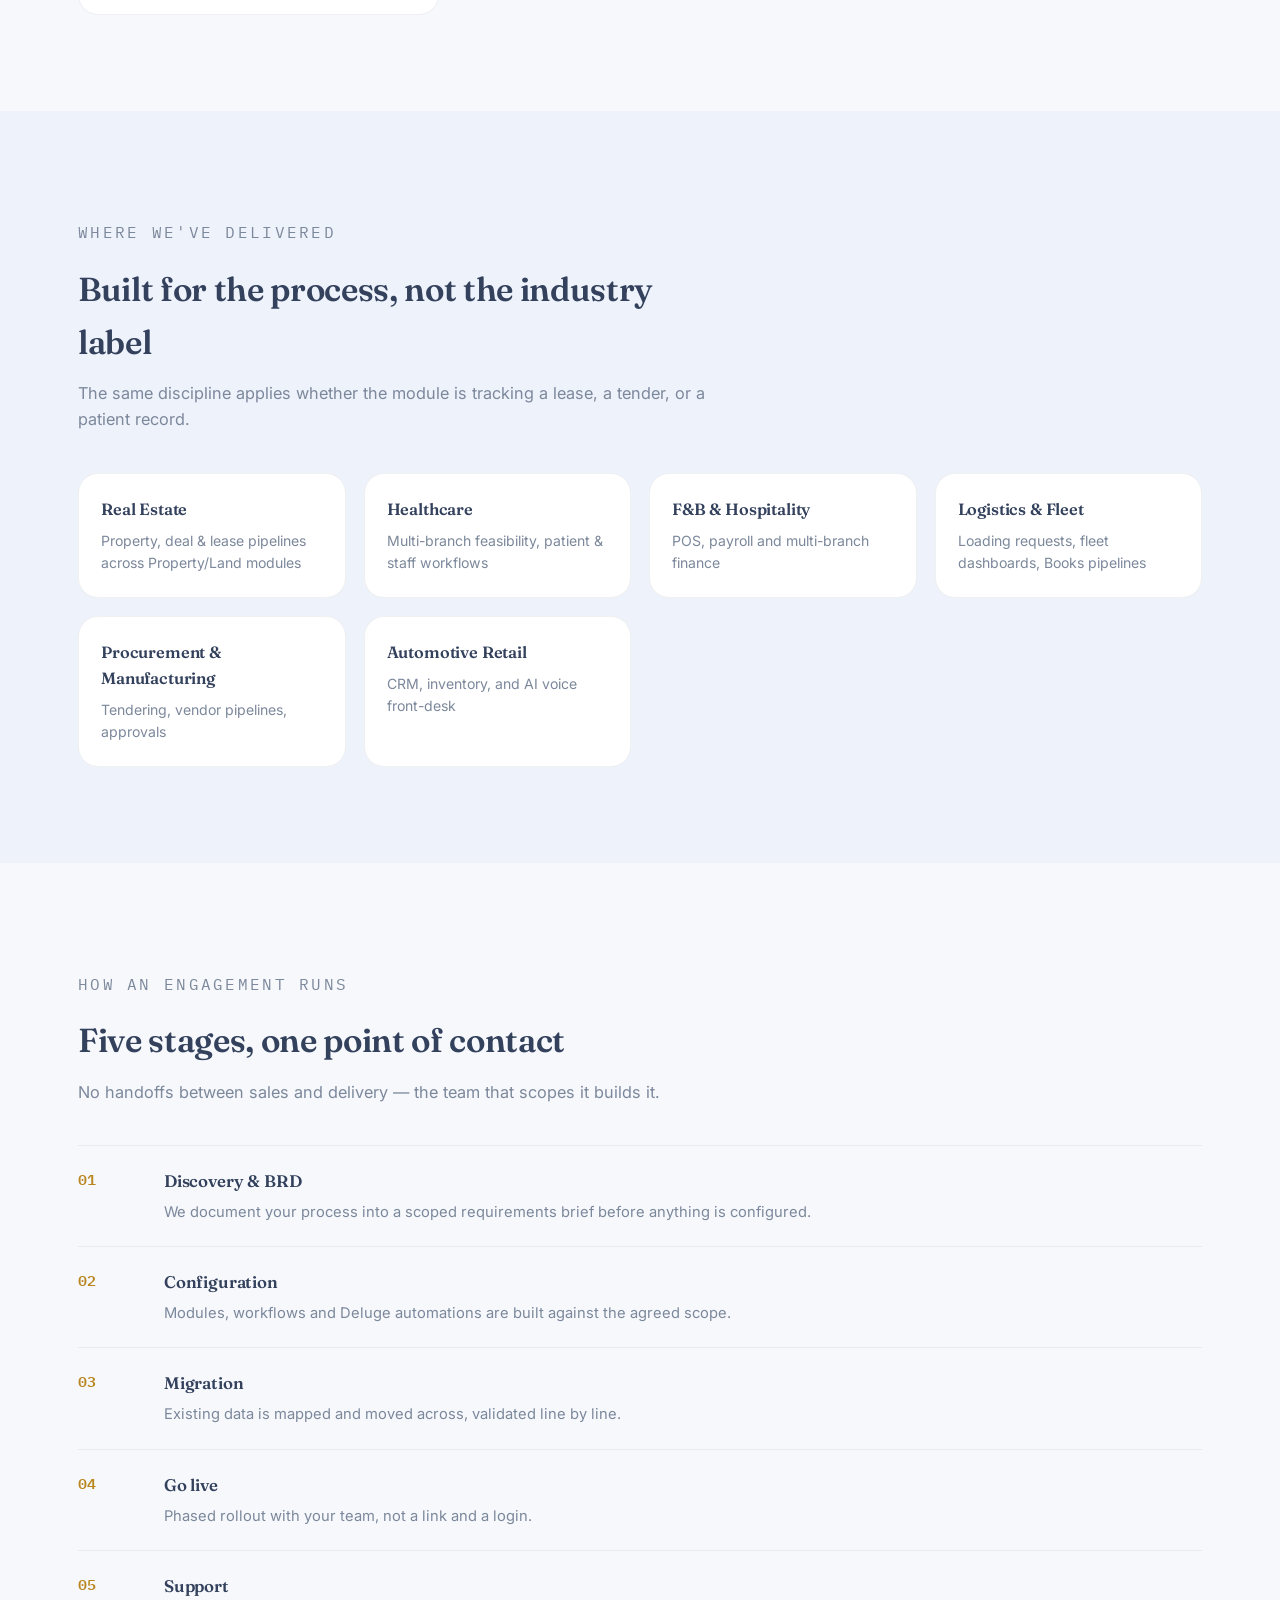
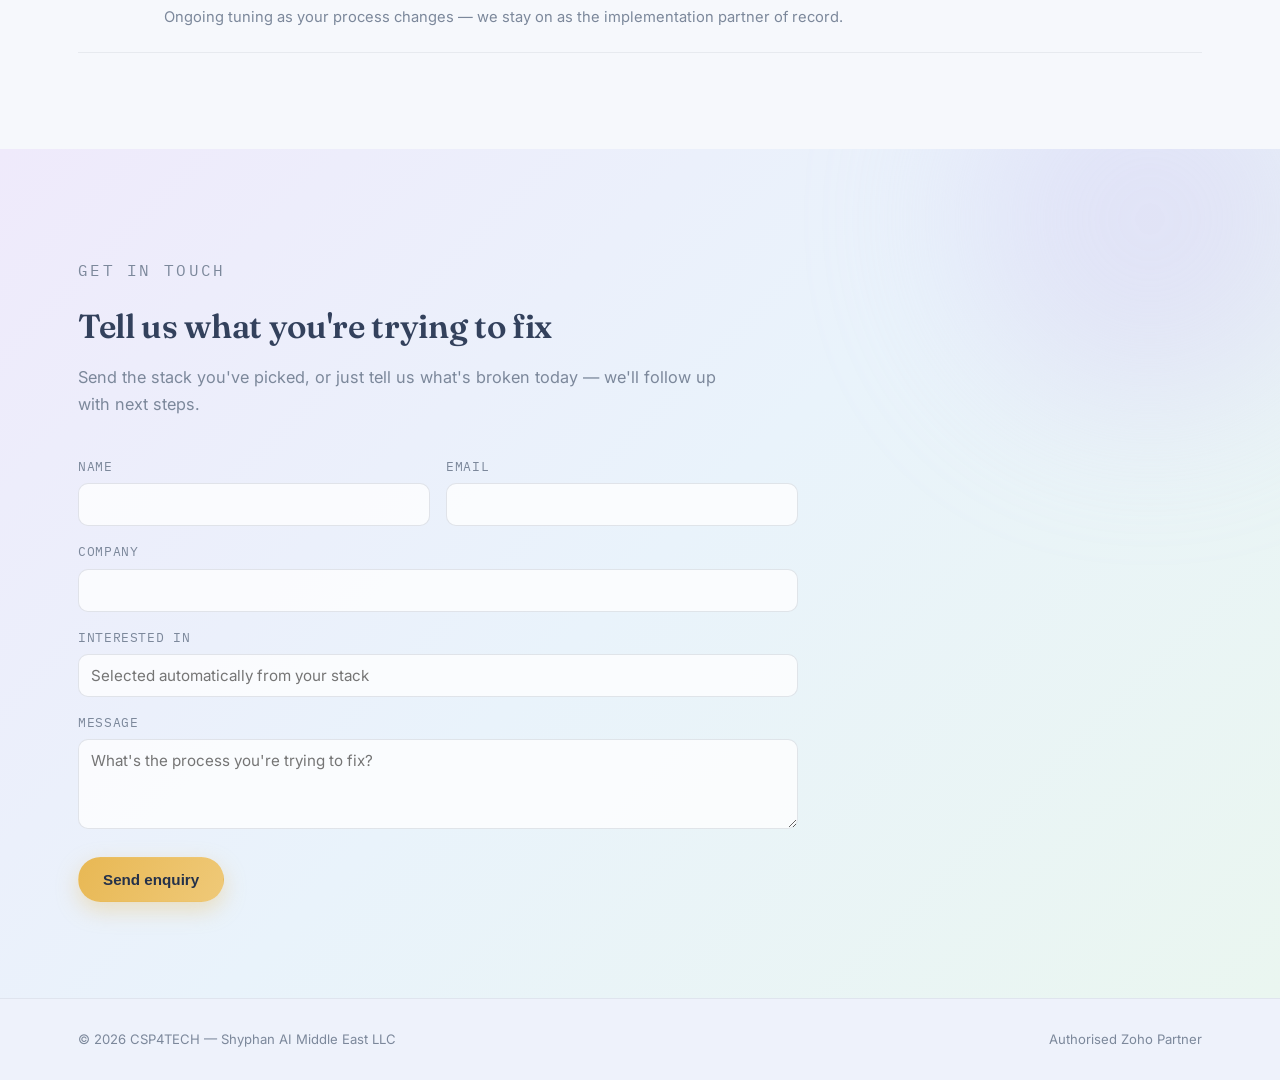
==== commit a53195b6: "changed title" ====
--- a/index.html
+++ b/index.html
@@ -37,7 +37,7 @@
       </div>
     </div>
     <div class="stack-visual" aria-hidden="true">
-      <div class="plate"><strong>Zoho CRM</strong>lead → deal → invoice, wired to your pipeline</div>
+      <div class="plate"><strong>Zoho CRMz</strong>lead → deal → invoice, wired to your pipeline</div>
       <div class="plate"><strong>Zoho Creator</strong>custom portals & dashboards, no template</div>
       <div class="plate"><strong>Zoho Books</strong>multi-branch finance, compliance-ready</div>
     </div>
